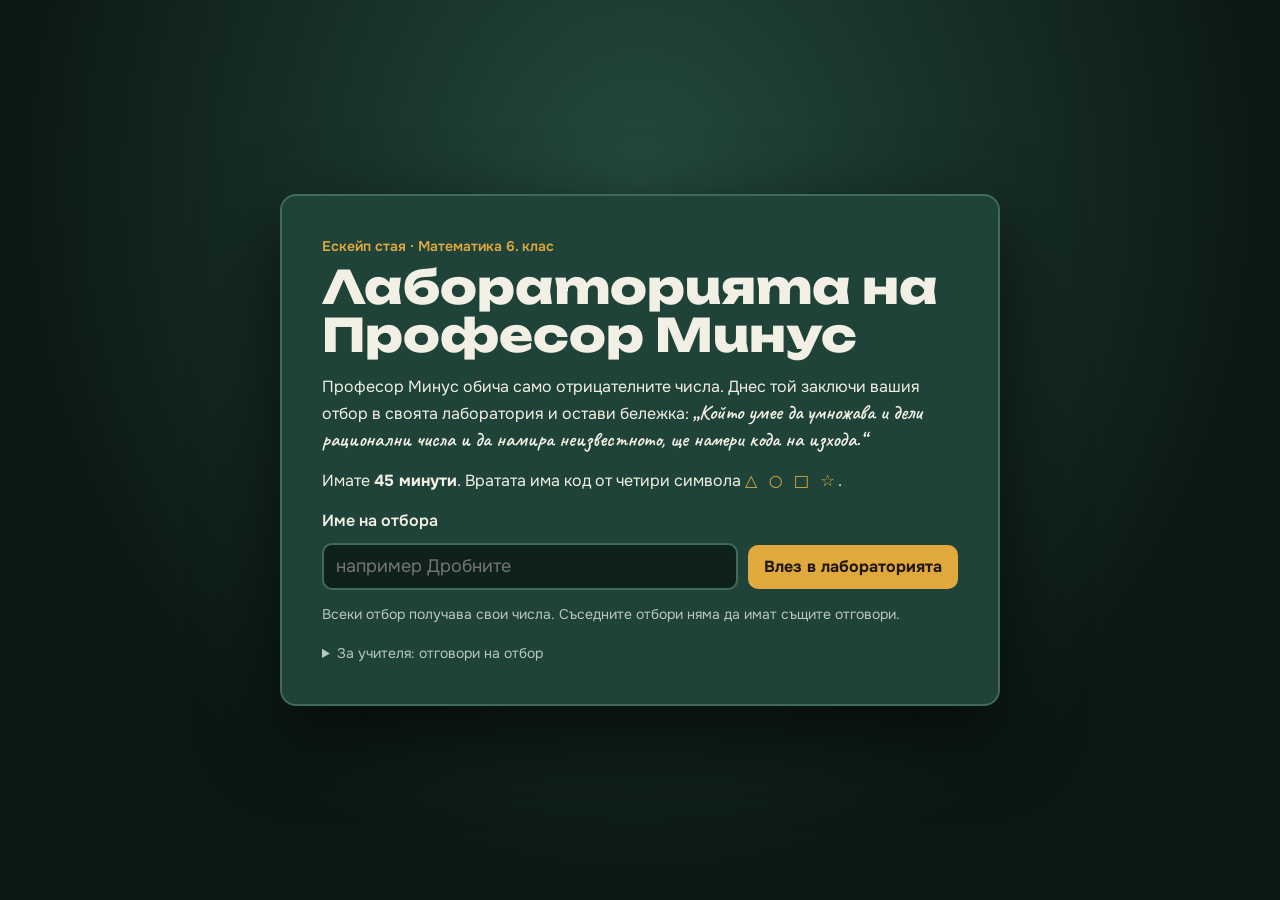
==== index.html @ 1d2e4dc5 "Ескейп стая: Лабораторията на Професор Минус Co-Authored-By: Claude Opus 5.5 <noreply@anthropic.com>" ====
<!DOCTYPE html>
<html lang="bg">
<head>
<meta charset="utf-8">
<meta name="viewport" content="width=device-width, initial-scale=1, viewport-fit=cover">
<meta name="claude:viewport-fit-sides" content="cover">
<title>Лабораторията на Професор Минус</title>
<link rel="preconnect" href="https://fonts.googleapis.com">
<link rel="preconnect" href="https://fonts.gstatic.com" crossorigin>
<link rel="stylesheet" href="https://fonts.googleapis.com/css2?family=Caveat:wght@500;700&family=JetBrains+Mono:wght@500;700&family=Onest:wght@400;500;700&family=Unbounded:wght@600;800&display=swap">
<link rel="stylesheet" href="style.css">
</head>
<body>
<div id="app">
  <header class="hud">
    <h1 class="brand">Лабораторията на Професор&nbsp;Минус</h1>
    <div class="stats">
      <span class="stat" id="hudTeam">Отбор</span>
      <span class="stat timer" id="timer" aria-label="Оставащо време">45:00</span>
      <span class="stat" id="hudHints">Подсказки: 0</span>
      <button class="ghost" id="btnSound" type="button">Звук: вкл.</button>
      <button class="ghost" id="btnRules" type="button">Правила</button>
    </div>
  </header>

  <main class="stage">
    <p class="narr" id="narr" aria-live="polite"></p>
    <div class="scene-wrap">
      <svg id="scene" viewBox="0 0 1000 560" role="img" aria-label="Стаята">
        <defs>
          <linearGradient id="wall1" x1="0" y1="0" x2="0" y2="1"><stop offset="0" stop-color="#1b3a32"/><stop offset="1" stop-color="#122822"/></linearGradient>
          <linearGradient id="wall2" x1="0" y1="0" x2="0" y2="1"><stop offset="0" stop-color="#1f4a45"/><stop offset="1" stop-color="#14302c"/></linearGradient>
          <linearGradient id="floor" x1="0" y1="0" x2="0" y2="1"><stop offset="0" stop-color="#6b4527"/><stop offset="1" stop-color="#3f2814"/></linearGradient>
          <linearGradient id="woodg" x1="0" y1="0" x2="0" y2="1"><stop offset="0" stop-color="#9a663c"/><stop offset="1" stop-color="#6a4325"/></linearGradient>
          <linearGradient id="metal" x1="0" y1="0" x2="1" y2="1"><stop offset="0" stop-color="#8d9a96"/><stop offset="1" stop-color="#55605c"/></linearGradient>
          <radialGradient id="lampGlow" cx=".5" cy=".5" r=".5"><stop offset="0" stop-color="#ffe7a6" stop-opacity=".55"/><stop offset="1" stop-color="#ffe7a6" stop-opacity="0"/></radialGradient>
          <radialGradient id="screenGlow" cx=".5" cy=".5" r=".6"><stop offset="0" stop-color="#7cf0b0"/><stop offset="1" stop-color="#1d6b47"/></radialGradient>
          <pattern id="pm" width="70" height="70" patternUnits="userSpaceOnUse">
            <text x="10" y="28" font-size="22" fill="#e9f2ea" opacity=".06" font-family="Caveat, cursive">+</text>
            <text x="42" y="62" font-size="26" fill="#e9f2ea" opacity=".06" font-family="Caveat, cursive">−</text>
          </pattern>
          <pattern id="tiles" width="50" height="50" patternUnits="userSpaceOnUse">
            <rect width="50" height="50" fill="none" stroke="#e9f2ea" stroke-opacity=".07" stroke-width="2"/>
          </pattern>
          <filter id="soft"><feGaussianBlur stdDeviation="6"/></filter>
        </defs>

        <!-- ============ СТАЯ 1: КАБИНЕТЪТ ============ -->
        <g id="room1">
          <rect width="1000" height="420" fill="url(#wall1)"/>
          <rect width="1000" height="420" fill="url(#pm)"/>
          <rect y="420" width="1000" height="140" fill="url(#floor)"/>
          <g stroke="#2e1c0c" stroke-opacity=".5"><line x1="0" y1="455" x2="1000" y2="455"/><line x1="0" y1="500" x2="1000" y2="500"/><line x1="0" y1="545" x2="1000" y2="545"/></g>
          <rect y="410" width="1000" height="12" fill="#0c1c17"/>
          <!-- лампа от тавана -->
          <line x1="520" y1="0" x2="520" y2="40" stroke="#0b1612" stroke-width="3"/>
          <circle cx="520" cy="80" r="170" fill="url(#lampGlow)"/>
          <path d="M490 40 h60 l18 30 h-96z" fill="#2c4a40"/>

          <g class="hot" data-id="book" tabindex="0" role="button" aria-label="Библиотеката">
            <rect x="40" y="90" width="200" height="322" fill="url(#woodg)" rx="4"/>
            <rect x="52" y="100" width="176" height="302" fill="#3d2614"/>
            <g id="shelves"></g>
            <rect class="glowbook" x="150" y="222" width="22" height="58" rx="2" fill="#e0a93e"/>
            <text x="161" y="258" font-size="18" text-anchor="middle" fill="#3d2614" font-family="Unbounded, sans-serif">÷</text>
          </g>

          <g class="hot" data-id="painting" tabindex="0" role="button" aria-label="Портретът на професора">
            <rect x="290" y="60" width="180" height="200" rx="4" fill="#b98a3e"/>
            <rect x="304" y="74" width="152" height="172" fill="#2b3f5a"/>
            <circle cx="380" cy="150" r="42" fill="#f0c7a0"/>
            <path d="M338 130 q42 -60 84 0 q-6 -40 -42 -44 q-36 4 -42 44z" fill="#e8e8e8"/>
            <circle cx="364" cy="146" r="11" fill="none" stroke="#1b1b1b" stroke-width="3"/><circle cx="396" cy="146" r="11" fill="none" stroke="#1b1b1b" stroke-width="3"/>
            <line x1="375" y1="146" x2="385" y2="146" stroke="#1b1b1b" stroke-width="3"/>
            <rect x="360" y="168" width="40" height="9" rx="4" fill="#e8553f"/>
            <path d="M320 246 q60 -70 120 0z" fill="#f2efe4"/>
            <g id="uvMark" opacity="0"><rect x="304" y="74" width="152" height="172" fill="#6b3dd6" opacity=".35"/><text x="380" y="230" text-anchor="middle" font-size="26" fill="#d9c2ff" font-family="Caveat, cursive">☆ = ?</text></g>
          </g>

          <g class="hot" data-id="clock" tabindex="0" role="button" aria-label="Часовникът">
            <circle cx="620" cy="110" r="38" fill="#f2efe4" stroke="#5a3820" stroke-width="6"/>
            <line id="clockHand" x1="620" y1="110" x2="620" y2="82" stroke="#e8553f" stroke-width="4" stroke-linecap="round"/>
            <line x1="620" y1="110" x2="640" y2="110" stroke="#1b1b1b" stroke-width="4" stroke-linecap="round"/>
            <text x="620" y="96" text-anchor="middle" font-size="11" fill="#1b1b1b" font-family="Onest, sans-serif">−12</text>
          </g>

          <!-- бюро -->
          <rect x="280" y="330" width="380" height="18" fill="#a56d40"/>
          <rect x="295" y="348" width="16" height="72" fill="#5a3820"/><rect x="630" y="348" width="16" height="72" fill="#5a3820"/>
          <g class="hot" data-id="drawer" tabindex="0" role="button" aria-label="Чекмеджето на бюрото">
            <rect x="460" y="348" width="160" height="52" fill="url(#woodg)" stroke="#4a2d17" stroke-width="2"/>
            <rect x="520" y="368" width="40" height="8" rx="4" fill="#e0a93e"/>
            <circle id="drawerLed" cx="606" cy="360" r="5" fill="#e8553f"/>
          </g>
          <g class="hot" data-id="letter" tabindex="0" role="button" aria-label="Писмото на бюрото">
            <path d="M330 330 l12 -22 l86 6 l-8 18z" fill="#f3ecd9"/>
            <path d="M346 314 l70 5" stroke="#8a7d63" stroke-width="2"/><path d="M342 321 l64 4" stroke="#8a7d63" stroke-width="2"/>
            <circle cx="410" cy="325" r="5" fill="#e8553f"/>
          </g>
          <rect x="560" y="290" width="10" height="40" fill="#2c4a40"/><path d="M540 290 h50 l-12 -24 h-26z" fill="#e0a93e"/>

          <g class="hot" data-id="panel" tabindex="0" role="button" aria-label="Електрическото табло">
            <rect x="700" y="150" width="104" height="150" rx="6" fill="url(#metal)" stroke="#2b3330" stroke-width="3"/>
            <rect x="712" y="162" width="80" height="22" rx="3" fill="#1d2523"/>
            <text x="752" y="178" text-anchor="middle" font-size="11" fill="#e0a93e" font-family="JetBrains Mono, monospace">± ТАБЛО</text>
            <g id="panelLeds"></g>
            <path d="M752 300 v40 q0 20 -40 30 h-90" fill="none" stroke="#111" stroke-width="4"/>
          </g>

          <g class="hot" data-id="door1" tabindex="0" role="button" aria-label="Вратата към лабораторията">
            <rect x="840" y="108" width="132" height="304" fill="#5a3820"/>
            <rect x="850" y="118" width="112" height="294" fill="url(#woodg)"/>
            <rect x="856" y="134" width="100" height="28" rx="3" fill="#f2efe4"/>
            <text x="906" y="152" text-anchor="middle" font-size="9.5" fill="#16302a" font-family="Unbounded, sans-serif">ЛАБОРАТОРИЯ</text>
            <circle cx="948" cy="270" r="7" fill="#e0a93e"/>
            <g id="padlock"><path d="M926 282 v-10 a10 10 0 0 1 20 0 v10" fill="none" stroke="#c9ccc9" stroke-width="5"/><rect x="920" y="282" width="32" height="26" rx="4" fill="#e8553f"/><text x="936" y="300" text-anchor="middle" font-size="14" fill="#fff" font-family="Unbounded, sans-serif">−</text></g>
          </g>
        </g>

        <!-- ============ СТАЯ 2: ЛАБОРАТОРИЯТА ============ -->
        <g id="room2" hidden>
          <rect width="1000" height="420" fill="url(#wall2)"/>
          <rect width="1000" height="420" fill="url(#tiles)"/>
          <rect y="420" width="1000" height="140" fill="#22312e"/>
          <g fill="#1a2725"><rect x="0" y="420" width="60" height="35"/><rect x="120" y="420" width="60" height="35"/><rect x="240" y="420" width="60" height="35"/><rect x="360" y="420" width="60" height="35"/><rect x="480" y="420" width="60" height="35"/><rect x="600" y="420" width="60" height="35"/><rect x="720" y="420" width="60" height="35"/><rect x="840" y="420" width="60" height="35"/><rect x="960" y="420" width="40" height="35"/></g>
          <rect y="410" width="1000" height="12" fill="#0c1c17"/>

          <g class="hot" data-id="back" tabindex="0" role="button" aria-label="Обратно към кабинета">
            <rect x="24" y="130" width="110" height="282" fill="#5a3820"/>
            <rect x="32" y="138" width="94" height="274" fill="url(#woodg)"/>
            <text x="79" y="180" text-anchor="middle" font-size="12" fill="#f2efe4" font-family="Unbounded, sans-serif">← КАБИНЕТ</text>
            <circle cx="114" cy="280" r="6" fill="#e0a93e"/>
          </g>

          <g class="hot" data-id="computer" tabindex="0" role="button" aria-label="Компютърът">
            <rect x="160" y="330" width="210" height="16" fill="#a56d40"/>
            <rect x="172" y="346" width="12" height="66" fill="#5a3820"/><rect x="346" y="346" width="12" height="66" fill="#5a3820"/>
            <rect x="185" y="196" width="160" height="124" rx="10" fill="#cfcabb"/>
            <rect x="198" y="208" width="134" height="92" rx="6" fill="url(#screenGlow)"/>
            <text id="pcText" x="265" y="258" text-anchor="middle" font-size="12" fill="#0d2a1b" font-family="JetBrains Mono, monospace">ПАРОЛА?</text>
            <rect x="250" y="320" width="30" height="10" fill="#a9a493"/>
          </g>

          <g class="hot" data-id="board" tabindex="0" role="button" aria-label="Черната дъска">
            <rect x="400" y="54" width="300" height="180" rx="4" fill="#8b5a34"/>
            <rect x="410" y="64" width="280" height="160" fill="#203a33"/>
            <text x="550" y="98" text-anchor="middle" font-size="24" fill="#f2efe4" font-family="Caveat, cursive">a · x = b  →  x = b : a</text>
            <text x="550" y="134" text-anchor="middle" font-size="24" fill="#f2efe4" font-family="Caveat, cursive">x : a = b  →  x = b · a</text>
            <text x="550" y="170" text-anchor="middle" font-size="24" fill="#f2efe4" font-family="Caveat, cursive">a : x = b  →  x = a : b</text>
            <text x="550" y="208" text-anchor="middle" font-size="20" fill="#e0a93e" font-family="Caveat, cursive">(−)·(−) = (+)   (−)·(+) = (−)</text>
          </g>

          <g class="hot" data-id="flasks" tabindex="0" role="button" aria-label="Колбите на масата">
            <rect x="390" y="330" width="300" height="16" fill="#cfd8d4"/>
            <rect x="404" y="346" width="12" height="66" fill="#7d8985"/><rect x="664" y="346" width="12" height="66" fill="#7d8985"/>
            <g id="flaskArt"></g>
          </g>

          <g class="hot" data-id="cabinet" tabindex="0" role="button" aria-label="Стъкленият шкаф">
            <rect x="716" y="150" width="104" height="262" rx="4" fill="#5c6e69"/>
            <rect x="726" y="160" width="40" height="242" fill="#9fd4cf" opacity=".25"/><rect x="770" y="160" width="40" height="242" fill="#9fd4cf" opacity=".25"/>
            <line x1="726" y1="240" x2="810" y2="240" stroke="#3b4a46" stroke-width="4"/><line x1="726" y1="320" x2="810" y2="320" stroke="#3b4a46" stroke-width="4"/>
            <g id="torchArt"><rect x="740" y="210" width="44" height="14" rx="5" fill="#2b2b2b"/><rect x="784" y="206" width="10" height="22" rx="3" fill="#b48cff"/></g>
            <rect x="752" y="282" width="20" height="26" rx="3" fill="#e8553f" id="cabLock"/>
            <path d="M740 300 h44" stroke="#9fd4cf" stroke-opacity=".35"/>
          </g>

          <g class="hot" data-id="exit" tabindex="0" role="button" aria-label="Изходът">
            <rect x="846" y="84" width="130" height="26" rx="4" fill="#0e1f1a"/>
            <text id="exitSign" x="911" y="103" text-anchor="middle" font-size="14" fill="#3b5a50" font-family="Unbounded, sans-serif">ИЗХОД</text>
            <rect x="846" y="116" width="130" height="296" fill="url(#metal)"/>
            <rect x="858" y="128" width="106" height="272" fill="#6e7b77"/>
            <rect x="932" y="240" width="24" height="36" rx="3" fill="#1d2523"/>
            <g id="keyLeds"><circle cx="944" cy="250" r="3" fill="#3b5a50"/><circle cx="944" cy="262" r="3" fill="#3b5a50"/></g>
            <path d="M872 150 l20 20 m0 -20 l-20 20" stroke="#e8553f" stroke-width="4"/>
          </g>
        </g>
      </svg>
    </div>
    <nav class="objects" id="objList" aria-label="Предметите в стаята"></nav>
  </main>

  <footer class="inv">
    <span class="inv-label">Инвентар</span>
    <div class="inv-slots" id="inv"></div>
    <span class="inv-tip" id="invTip">Кликни предмет, за да го вземеш в ръка, после кликни там, където искаш да го използваш.</span>
  </footer>
</div>

<div class="modal" id="modal" hidden>
  <div class="sheet" role="dialog" aria-modal="true" aria-labelledby="mTitle">
    <button class="close" id="mClose" type="button" aria-label="Затвори">×</button>
    <h2 id="mTitle"></h2>
    <div id="mBody"></div>
    <div class="hintbar" id="mHints"></div>
  </div>
</div>

<div class="overlay" id="start">
  <div class="card intro">
    <p class="kicker">Ескейп стая · Математика 6. клас</p>
    <h2 class="big">Лабораторията на Професор&nbsp;Минус</h2>
    <p>Професор Минус обича само отрицателните числа. Днес той заключи вашия отбор в своята лаборатория и остави бележка: <span class="hand">„Който умее да умножава и дели рационални числа и да намира неизвестното, ще намери кода на изхода.“</span></p>
    <p>Имате <b>45 минути</b>. Вратата има код от четири символа <b class="syms">△ ○ □ ☆</b>.</p>
    <form id="startForm" class="row">
      <label for="teamName">Име на отбора</label>
      <input id="teamName" maxlength="24" autocomplete="off" placeholder="например Дробните">
      <button class="primary" type="submit">Влез в лабораторията</button>
    </form>
    <div id="resumeBox" hidden><button class="ghost" id="btnResume" type="button"></button></div>
    <p class="small">Всеки отбор получава свои числа. Съседните отбори няма да имат същите отговори.</p>
    <details class="teacher"><summary>За учителя: отговори на отбор</summary>
      <form id="keyForm" class="row">
        <input id="keyPin" placeholder="ПИН" inputmode="numeric" maxlength="6" aria-label="ПИН">
        <input id="keyTeam" placeholder="Име на отбора" maxlength="24" aria-label="Име на отбора">
        <button class="ghost" type="submit">Покажи</button>
      </form>
      <div id="keyOut"></div>
    </details>
  </div>
</div>

<div class="overlay" id="win" hidden>
  <div class="card win">
    <p class="kicker">Вратата се отвори</p>
    <h2 class="big">Избягахте!</h2>
    <div id="winStats"></div>
    <p class="hand" id="winNote"></p>
    <button class="primary" id="btnAgain" type="button">Нова игра</button>
  </div>
</div>

<script src="gen.js"></script>
<script src="game.js"></script>
<script src="puzzles.js"></script>
</body>
</html>
---- style.css ----
/* VOICE: игрива загадка с напрежение — нощ в кабинета на ексцентричен математик
   IDEA: училищна черна дъска и лабораторни уреди; всяка задача е уред от стаята
   PICTURE: илюстрирана сцена на стаята с предмети, които се кликат
   COLOUR+TYPE: зелена дъска, тебешир, дърво, месинг, сигнално червено за минуса · Unbounded / Onest / Caveat / JetBrains Mono
   LAYOUT: табло отгоре, сцената в центъра, инвентар отдолу, задачите — в листове над сцената */
:root {
  --board: #16302a; --board-2: #1f4339; --board-3: #2a5749; --line: #3d6b5c;
  --chalk: #f2efe4; --chalk-dim: #b9c7bd;
  --wood: #8b5a34; --wood-d: #5a3820;
  --brass: #e0a93e; --minus: #e8553f; --ok: #7bd88f; --uv: #b48cff;
  --paper: #f3ecd9; --paper-ink: #26302b;
  --f-disp: 'Unbounded', 'Arial Black', sans-serif;
  --f-body: 'Onest', 'Segoe UI', system-ui, sans-serif;
  --f-hand: 'Caveat', 'Comic Sans MS', cursive;
  --f-mono: 'JetBrains Mono', Consolas, monospace;
  color-scheme: dark;
}
* { box-sizing: border-box; min-width: 0; }
[hidden] { display: none !important; }
html, body { height: 100%; }
body { margin: 0; background: var(--board); color: var(--chalk); font: 16px/1.5 var(--f-body); overflow-x: clip;
  padding-top: env(safe-area-inset-top, 0px); padding-bottom: env(safe-area-inset-bottom, 0px); }
button, input { font: inherit; }
:focus-visible { outline: 3px solid var(--brass); outline-offset: 2px; }

#app { min-height: 100%; display: grid; grid-template-rows: auto 1fr auto; max-width: 1240px; margin: 0 auto;
  padding-left: max(16px, env(safe-area-inset-left, 0px)); padding-right: max(16px, env(safe-area-inset-right, 0px)); }

.hud { display: flex; flex-wrap: wrap; align-items: center; justify-content: space-between; gap: 10px 20px; padding-block: 14px 10px; }
.brand { font: 800 clamp(15px, 2.2vw, 22px)/1.1 var(--f-disp); margin: 0; letter-spacing: -.01em; text-wrap: balance; }
.stats { display: flex; flex-wrap: wrap; gap: 8px; align-items: center; }
.stat { background: var(--board-2); border: 1px solid var(--line); border-radius: 8px; padding: 6px 10px; font-size: 14px; white-space: nowrap; }
.timer { font: 700 18px/1 var(--f-mono); color: var(--brass); font-variant-numeric: tabular-nums; padding: 7px 12px; }
.timer.low { color: var(--minus); animation: pulse 1s infinite; }
.timer.over { color: var(--minus); }
@keyframes pulse { 50% { opacity: .55; } }

.stage { display: grid; gap: 10px; align-content: start; }
.narr { margin: 0; min-height: 3em; padding: 10px 14px; background: #0f231e; border-left: 4px solid var(--brass); border-radius: 4px;
  font: 500 17px/1.4 var(--f-body); }
.narr.pop { animation: pop .5s; }
@keyframes pop { from { background: #2c4a3f; } }
.scene-wrap { border-radius: 10px; overflow: hidden; border: 3px solid #0b1813; box-shadow: 0 18px 40px #0008; background: #0b1813; }
#scene { display: block; width: 100%; height: auto; }
.hot { cursor: pointer; transition: filter .2s; outline: none; }
.hot:hover, .hot:focus-visible { filter: drop-shadow(0 0 8px #ffe39a) brightness(1.12); }
.hot.used { cursor: crosshair; }
.glowbook { animation: glow 2.4s ease-in-out infinite; }
@keyframes glow { 50% { fill: #ffd57a; } }

.objects { display: flex; flex-wrap: wrap; gap: 6px; }
.objects button { background: transparent; color: var(--chalk-dim); border: 1px dashed var(--line); border-radius: 999px; padding: 6px 12px; font-size: 14px; cursor: pointer; min-height: 36px; }
.objects button:hover { color: var(--chalk); border-color: var(--brass); }

.inv { display: flex; flex-wrap: wrap; align-items: center; gap: 8px 14px; padding-block: 12px 16px; }
.inv-label { font: 600 13px var(--f-disp); color: var(--chalk-dim); }
.inv-slots { display: flex; flex-wrap: wrap; gap: 8px; }
.inv-tip { font-size: 13px; color: var(--chalk-dim); flex: 1 1 240px; }
.item { display: flex; align-items: center; gap: 8px; background: var(--board-2); border: 2px solid var(--line); border-radius: 10px; padding: 6px 10px 6px 6px;
  color: var(--chalk); cursor: pointer; min-height: 44px; animation: drop .5s; }
.item svg { width: 30px; height: 30px; flex: none; }
.item.sel { border-color: var(--brass); background: #3a3a1f; box-shadow: 0 0 0 3px #e0a93e44; }
.item .cap { font-size: 13px; line-height: 1.15; text-align: left; }
@keyframes drop { from { transform: translateY(-14px) scale(1.15); opacity: 0; } }

/* Листове със задачите */
.modal { position: fixed; inset: 0; background: #050d0bcc; display: grid; place-items: center; z-index: 50; padding: 16px;
  padding-top: calc(16px + env(safe-area-inset-top, 0px)); padding-bottom: calc(16px + env(safe-area-inset-bottom, 0px)); }
.sheet { position: relative; width: min(860px, 100%); max-height: 100%; overflow: auto; background: var(--board-2); border: 2px solid var(--line);
  border-radius: 14px; padding: clamp(18px, 3vw, 30px); box-shadow: 0 30px 80px #000a; animation: rise .25s ease-out; }
.sheet.paper { background: var(--paper); color: var(--paper-ink); border-color: #c9b98f; }
.sheet.term { background: #07140e; border-color: #1f6b47; color: #9ff0c4; font-family: var(--f-mono); }
.sheet.uvl { background: #1d1238; border-color: #6b3dd6; color: #ece4ff; }
.uvtext { font: 700 clamp(24px, 4vw, 36px)/1.3 var(--f-hand); color: #d9c2ff; text-shadow: 0 0 14px #b48cff; margin: 14px 0; }
.uvtext .fr { font-family: var(--f-mono); font-size: .6em; }
@keyframes rise { from { transform: translateY(16px); opacity: 0; } }
.sheet h2 { font: 800 clamp(20px, 3vw, 28px)/1.1 var(--f-disp); margin: 0 40px 12px 0; text-wrap: balance; }
.sheet p { margin: 0 0 12px; max-width: 68ch; }
.close { position: absolute; top: 10px; right: 10px; width: 44px; height: 44px; border-radius: 50%; border: 0; background: #0003; color: inherit; font-size: 26px; cursor: pointer; }
.hand { font: 600 1.3em/1.25 var(--f-hand); }
.paper .hand { color: #1f3a5a; }

.primary, .ghost, .key, .sign { cursor: pointer; border-radius: 10px; min-height: 44px; padding: 8px 16px; }
.primary { background: var(--brass); color: #22180a; border: 0; font-weight: 700; }
.primary:hover { filter: brightness(1.08); }
.primary:disabled { opacity: .5; cursor: wait; }
.ghost { background: transparent; color: inherit; border: 1px solid currentColor; opacity: .9; }
input.ans, .row input { background: #0e211c; color: var(--chalk); border: 2px solid var(--line); border-radius: 10px; padding: 8px 12px; min-height: 44px; font-size: 18px; }
.paper input.ans { background: #fffaf0; color: var(--paper-ink); border-color: #b9a77a; }
input.ans { width: 9em; font-weight: 600; }
input.ok { border-color: var(--ok); }
.row { display: flex; flex-wrap: wrap; gap: 10px; align-items: center; margin: 12px 0; }
.fb { min-height: 1.6em; font-weight: 600; margin: 8px 0 0; }
.fb.bad { color: var(--minus); } .fb.good { color: var(--ok); }
.paper .fb.good { color: #1d7a3a; } .paper .fb.bad { color: #b3321f; }
.shake { animation: shake .4s; }
@keyframes shake { 25% { transform: translateX(-6px); } 75% { transform: translateX(6px); } }

.math { font: 600 21px/1.3 var(--f-body); font-variant-numeric: tabular-nums; white-space: nowrap; }
.fr { display: inline-flex; flex-direction: column; vertical-align: middle; text-align: center; font-size: .82em; line-height: 1.05; margin: 0 2px; }
.fr > span:first-child { border-bottom: 2px solid currentColor; padding: 0 2px; }

/* Табло */
.lamps { display: grid; gap: 8px; margin: 10px 0; }
.lamp { display: grid; grid-template-columns: 28px minmax(0, 1fr) 64px; gap: 12px; align-items: center; background: #13302a; border-radius: 10px; padding: 8px 12px; }
.lamp .math { overflow-x: auto; font-size: 18px; }
.bulb { width: 24px; height: 24px; border-radius: 50%; background: #39443f; box-shadow: inset 0 -4px 0 #0004; }
.bulb.on { background: var(--ok); box-shadow: 0 0 14px var(--ok); }
.sign { background: #0e211c; color: var(--brass); border: 2px solid var(--line); font: 800 22px/1 var(--f-mono); }

/* Шифър */
.cgrid { display: grid; grid-template-columns: repeat(auto-fill, minmax(210px, 1fr)); gap: 10px; margin: 10px 0 16px; }
.cbox { background: #fffaf0; border: 1px solid #d8c9a3; border-radius: 10px; padding: 10px; display: grid; gap: 8px; justify-items: start; }
.cbox .math { font-size: 17px; white-space: normal; }
.cbox input { width: 56px; text-align: center; text-transform: uppercase; font: 700 22px var(--f-mono); }
.ctable { display: grid; grid-template-columns: repeat(auto-fill, minmax(52px, 1fr)); gap: 4px; }
.ctable div { border: 1px solid #c9b98f; border-radius: 6px; text-align: center; padding: 4px 0; background: #fbf5e6; }
.ctable b { display: block; font: 700 14px var(--f-mono); color: #6b4a1a; }
.ctable span { font: 700 18px var(--f-disp); }

/* Машината */
.pipe { display: flex; flex-wrap: wrap; align-items: center; gap: 8px; margin: 14px 0; }
.node { border: 2px solid #1f6b47; border-radius: 10px; padding: 8px 12px; min-width: 70px; text-align: center; background: #0b2016; }
.node small { display: block; font-size: 11px; color: #5fbf8d; }
.node b { font-size: 18px; }
.node.opn { background: #123826; color: #e0f7ea; }
.node.lit { border-color: #9ff0c4; box-shadow: 0 0 12px #9ff0c4aa; }
.arrow { color: #5fbf8d; }
.term .primary { background: #9ff0c4; color: #062012; }
.term input.ans { background: #020a06; color: #9ff0c4; border-color: #1f6b47; }

/* Колби */
.fgrid { display: grid; grid-template-columns: repeat(auto-fit, minmax(190px, 1fr)); gap: 12px; margin: 10px 0; }
.fcard { background: #13302a; border-radius: 12px; padding: 12px; display: grid; gap: 8px; justify-items: center; text-align: center; }
.fcard small { color: var(--chalk-dim); }
.fcard svg { width: 60px; height: 76px; }
.fcard .math { font-size: 17px; white-space: normal; }
.fcard input { width: 100%; }

/* Кабели */
.wires { position: relative; display: grid; grid-template-columns: minmax(0, 1fr) minmax(0, 1fr); gap: 10px 22%; margin: 12px 0; }
.wires svg { position: absolute; inset: 0; width: 100%; height: 100%; pointer-events: none; overflow: visible; }
.wcol { display: grid; gap: 10px; align-content: start; }
.wbtn { background: #0e211c; color: var(--chalk); border: 2px solid var(--line); border-radius: 10px; min-height: 52px; padding: 6px 10px; cursor: pointer; font: 600 17px/1.2 var(--f-body); font-variant-numeric: tabular-nums; position: relative; z-index: 1; }
.wbtn.sel { border-color: var(--brass); box-shadow: 0 0 0 3px #e0a93e55; }
.wbtn.on { border-style: solid; }

/* Клавиатура */
.keypad { display: grid; grid-template-columns: repeat(3, 64px); gap: 8px; justify-content: center; margin: 10px 0; }
.key { background: #0e211c; color: var(--chalk); border: 2px solid var(--line); font: 700 22px var(--f-mono); min-height: 56px; }
.slots { display: flex; gap: 10px; justify-content: center; margin: 8px 0; }
.slot { width: 58px; text-align: center; background: #0b1813; border: 2px solid var(--line); border-radius: 10px; padding: 6px 0; }
.slot small { display: block; color: var(--brass); font-size: 18px; }
.slot b { font: 700 26px var(--f-mono); min-height: 1.2em; display: block; }

.hintbar { display: flex; flex-wrap: wrap; gap: 8px; align-items: flex-start; margin-top: 18px; padding-top: 14px; border-top: 1px dashed currentColor; }
.hintbar .ghost { font-size: 14px; min-height: 40px; }
.hint { flex: 1 1 100%; background: #e0a93e22; border-radius: 8px; padding: 8px 12px; margin: 0; }
.paper .hint { background: #e0a93e33; }

/* Начален и финален екран */
.overlay { position: fixed; inset: 0; z-index: 80; overflow: auto; display: grid; place-items: center; padding: 20px 16px;
  background: radial-gradient(ellipse at 50% 20%, #24493e, #0b1813 70%); }
.card { width: min(720px, 100%); background: var(--board-2); border: 2px solid var(--line); border-radius: 16px; padding: clamp(22px, 4vw, 40px); box-shadow: 0 30px 80px #000a; }
.kicker { margin: 0 0 6px; color: var(--brass); font-weight: 600; font-size: 14px; }
.big { font: 800 clamp(28px, 5vw, 46px)/1.05 var(--f-disp); margin: 0 0 16px; text-wrap: balance; }
.syms { letter-spacing: .2em; color: var(--brass); }
.small { font-size: 14px; color: var(--chalk-dim); }
.intro .row label { flex: 1 1 100%; font-weight: 600; }
.intro .row input { flex: 1 1 220px; }
.teacher { margin-top: 18px; font-size: 14px; color: var(--chalk-dim); }
.teacher summary { cursor: pointer; }
.keytab { width: 100%; border-collapse: collapse; margin-top: 10px; font-size: 14px; color: var(--chalk); }
.keytab td { border-top: 1px solid var(--line); padding: 6px 4px; vertical-align: top; }
.keytab td:first-child { color: var(--brass); white-space: nowrap; padding-right: 12px; }
.winstat { display: grid; grid-template-columns: repeat(auto-fit, minmax(140px, 1fr)); gap: 10px; margin: 10px 0 18px; }
.winstat div { background: #13302a; border-radius: 10px; padding: 12px; }
.winstat b { display: block; font: 800 24px var(--f-disp); color: var(--brass); }
.stars { font-size: 40px; color: var(--brass); letter-spacing: .1em; }

@media (max-width: 600px) {
  .brand { flex: 1 1 100%; }
  .narr { font-size: 15px; }
  .math { font-size: 16px; }
  .lamp { grid-template-columns: 22px minmax(0, 1fr) 54px; gap: 8px; padding: 8px; }
  .wires { gap: 10px 14%; }
  .wbtn { font-size: 14px; }
  .inv-tip { display: none; }
}
@media (prefers-reduced-motion: reduce) { *, *::before, *::after { animation: none !important; transition: none !important; } }
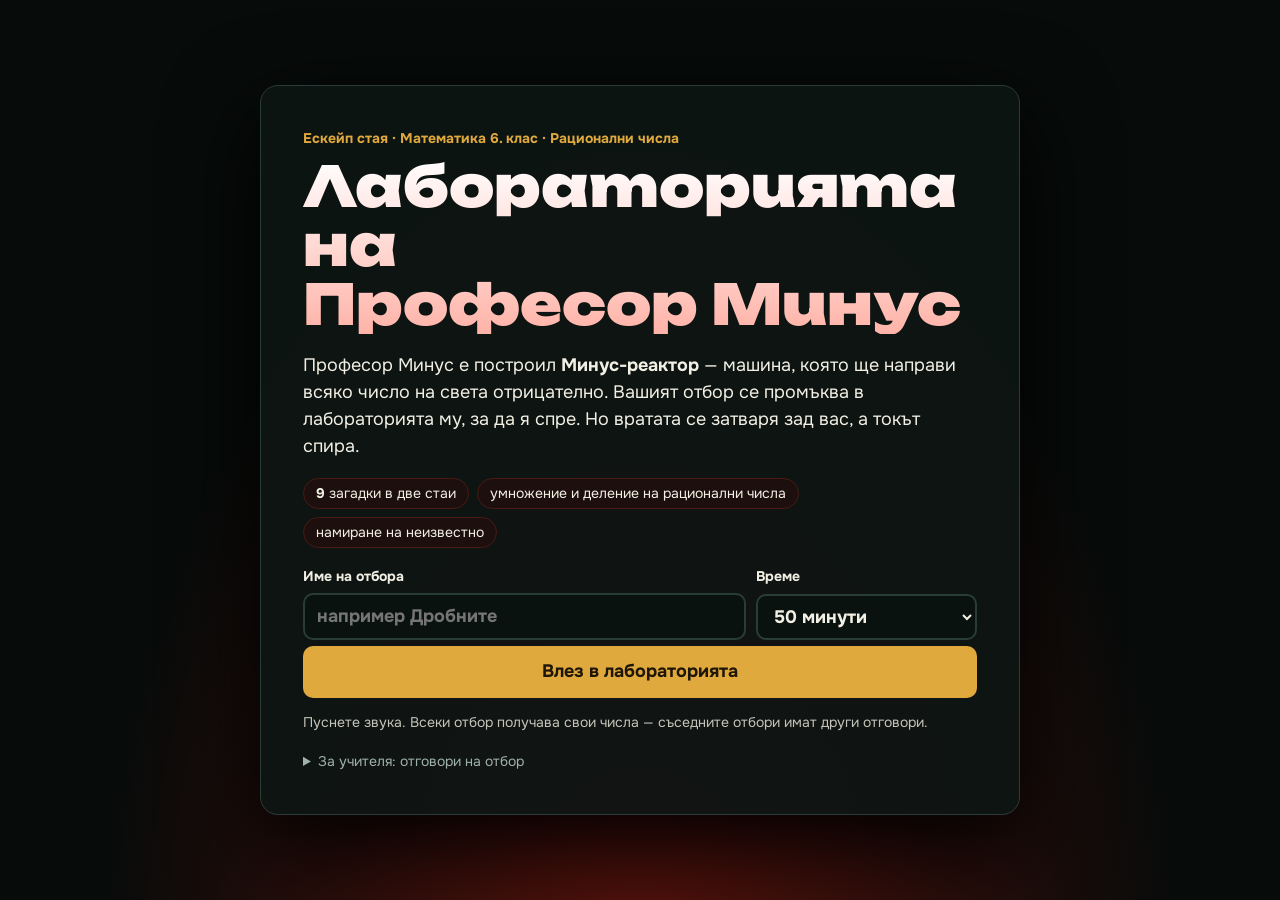
==== commit 9a462499: "Нова версия: тъмна стая с фенерче, реактор, 9 по-трудни загадки Две стаи в перспектива със звук, час" ====
--- a/index.html
+++ b/index.html
@@ -3,187 +3,43 @@
 <head>
 <meta charset="utf-8">
 <meta name="viewport" content="width=device-width, initial-scale=1, viewport-fit=cover">
-<meta name="claude:viewport-fit-sides" content="cover">
 <title>Лабораторията на Професор Минус</title>
+<meta name="description" content="Ескейп стая по математика за 6. клас: умножение и деление на рационални числа и намиране на неизвестно.">
 <link rel="preconnect" href="https://fonts.googleapis.com">
 <link rel="preconnect" href="https://fonts.gstatic.com" crossorigin>
-<link rel="stylesheet" href="https://fonts.googleapis.com/css2?family=Caveat:wght@500;700&family=JetBrains+Mono:wght@500;700&family=Onest:wght@400;500;700&family=Unbounded:wght@600;800&display=swap">
+<link rel="stylesheet" href="https://fonts.googleapis.com/css2?family=Caveat:wght@500;700&family=JetBrains+Mono:wght@400;700&family=Onest:wght@400;500;700;800&family=Unbounded:wght@500;800;900&display=swap">
 <link rel="stylesheet" href="style.css">
 </head>
 <body>
 <div id="app">
   <header class="hud">
-    <h1 class="brand">Лабораторията на Професор&nbsp;Минус</h1>
-    <div class="stats">
-      <span class="stat" id="hudTeam">Отбор</span>
-      <span class="stat timer" id="timer" aria-label="Оставащо време">45:00</span>
-      <span class="stat" id="hudHints">Подсказки: 0</span>
-      <button class="ghost" id="btnSound" type="button">Звук: вкл.</button>
-      <button class="ghost" id="btnRules" type="button">Правила</button>
+    <div class="brand"><span class="logo" aria-hidden="true">−</span><span>Лабораторията на Професор&nbsp;Минус</span></div>
+    <div class="hud-r">
+      <span class="chip" id="hudTeam">Отбор</span>
+      <div class="timer" aria-label="Оставащо време до включването на реактора"><small>Реакторът се включва след</small><div class="seg" id="timer"></div></div>
+      <span class="chip" id="hudHints">Подсказки: 0</span>
+      <button class="chip btn" id="btnSound" type="button">Звук: вкл.</button>
+      <button class="chip btn" id="btnRules" type="button">Как се играе</button>
     </div>
   </header>
 
   <main class="stage">
+    <div class="viewport" id="viewport">
+      <svg id="scene" viewBox="0 0 1200 675" role="img" aria-label="Стаята"></svg>
+      <canvas id="fx" aria-hidden="true"></canvas>
+      <div id="dark" aria-hidden="true"></div>
+      <i class="glowdot" style="left:5.4%;top:47.8%" aria-hidden="true"></i>
+      <i class="glowdot slow" style="left:85.8%;top:46.3%" aria-hidden="true"></i>
+      <div id="flash" aria-hidden="true"></div>
+      <div class="roomtag" id="roomTag"></div>
+    </div>
     <p class="narr" id="narr" aria-live="polite"></p>
-    <div class="scene-wrap">
-      <svg id="scene" viewBox="0 0 1000 560" role="img" aria-label="Стаята">
-        <defs>
-          <linearGradient id="wall1" x1="0" y1="0" x2="0" y2="1"><stop offset="0" stop-color="#1b3a32"/><stop offset="1" stop-color="#122822"/></linearGradient>
-          <linearGradient id="wall2" x1="0" y1="0" x2="0" y2="1"><stop offset="0" stop-color="#1f4a45"/><stop offset="1" stop-color="#14302c"/></linearGradient>
-          <linearGradient id="floor" x1="0" y1="0" x2="0" y2="1"><stop offset="0" stop-color="#6b4527"/><stop offset="1" stop-color="#3f2814"/></linearGradient>
-          <linearGradient id="woodg" x1="0" y1="0" x2="0" y2="1"><stop offset="0" stop-color="#9a663c"/><stop offset="1" stop-color="#6a4325"/></linearGradient>
-          <linearGradient id="metal" x1="0" y1="0" x2="1" y2="1"><stop offset="0" stop-color="#8d9a96"/><stop offset="1" stop-color="#55605c"/></linearGradient>
-          <radialGradient id="lampGlow" cx=".5" cy=".5" r=".5"><stop offset="0" stop-color="#ffe7a6" stop-opacity=".55"/><stop offset="1" stop-color="#ffe7a6" stop-opacity="0"/></radialGradient>
-          <radialGradient id="screenGlow" cx=".5" cy=".5" r=".6"><stop offset="0" stop-color="#7cf0b0"/><stop offset="1" stop-color="#1d6b47"/></radialGradient>
-          <pattern id="pm" width="70" height="70" patternUnits="userSpaceOnUse">
-            <text x="10" y="28" font-size="22" fill="#e9f2ea" opacity=".06" font-family="Caveat, cursive">+</text>
-            <text x="42" y="62" font-size="26" fill="#e9f2ea" opacity=".06" font-family="Caveat, cursive">−</text>
-          </pattern>
-          <pattern id="tiles" width="50" height="50" patternUnits="userSpaceOnUse">
-            <rect width="50" height="50" fill="none" stroke="#e9f2ea" stroke-opacity=".07" stroke-width="2"/>
-          </pattern>
-          <filter id="soft"><feGaussianBlur stdDeviation="6"/></filter>
-        </defs>
-
-        <!-- ============ СТАЯ 1: КАБИНЕТЪТ ============ -->
-        <g id="room1">
-          <rect width="1000" height="420" fill="url(#wall1)"/>
-          <rect width="1000" height="420" fill="url(#pm)"/>
-          <rect y="420" width="1000" height="140" fill="url(#floor)"/>
-          <g stroke="#2e1c0c" stroke-opacity=".5"><line x1="0" y1="455" x2="1000" y2="455"/><line x1="0" y1="500" x2="1000" y2="500"/><line x1="0" y1="545" x2="1000" y2="545"/></g>
-          <rect y="410" width="1000" height="12" fill="#0c1c17"/>
-          <!-- лампа от тавана -->
-          <line x1="520" y1="0" x2="520" y2="40" stroke="#0b1612" stroke-width="3"/>
-          <circle cx="520" cy="80" r="170" fill="url(#lampGlow)"/>
-          <path d="M490 40 h60 l18 30 h-96z" fill="#2c4a40"/>
-
-          <g class="hot" data-id="book" tabindex="0" role="button" aria-label="Библиотеката">
-            <rect x="40" y="90" width="200" height="322" fill="url(#woodg)" rx="4"/>
-            <rect x="52" y="100" width="176" height="302" fill="#3d2614"/>
-            <g id="shelves"></g>
-            <rect class="glowbook" x="150" y="222" width="22" height="58" rx="2" fill="#e0a93e"/>
-            <text x="161" y="258" font-size="18" text-anchor="middle" fill="#3d2614" font-family="Unbounded, sans-serif">÷</text>
-          </g>
-
-          <g class="hot" data-id="painting" tabindex="0" role="button" aria-label="Портретът на професора">
-            <rect x="290" y="60" width="180" height="200" rx="4" fill="#b98a3e"/>
-            <rect x="304" y="74" width="152" height="172" fill="#2b3f5a"/>
-            <circle cx="380" cy="150" r="42" fill="#f0c7a0"/>
-            <path d="M338 130 q42 -60 84 0 q-6 -40 -42 -44 q-36 4 -42 44z" fill="#e8e8e8"/>
-            <circle cx="364" cy="146" r="11" fill="none" stroke="#1b1b1b" stroke-width="3"/><circle cx="396" cy="146" r="11" fill="none" stroke="#1b1b1b" stroke-width="3"/>
-            <line x1="375" y1="146" x2="385" y2="146" stroke="#1b1b1b" stroke-width="3"/>
-            <rect x="360" y="168" width="40" height="9" rx="4" fill="#e8553f"/>
-            <path d="M320 246 q60 -70 120 0z" fill="#f2efe4"/>
-            <g id="uvMark" opacity="0"><rect x="304" y="74" width="152" height="172" fill="#6b3dd6" opacity=".35"/><text x="380" y="230" text-anchor="middle" font-size="26" fill="#d9c2ff" font-family="Caveat, cursive">☆ = ?</text></g>
-          </g>
-
-          <g class="hot" data-id="clock" tabindex="0" role="button" aria-label="Часовникът">
-            <circle cx="620" cy="110" r="38" fill="#f2efe4" stroke="#5a3820" stroke-width="6"/>
-            <line id="clockHand" x1="620" y1="110" x2="620" y2="82" stroke="#e8553f" stroke-width="4" stroke-linecap="round"/>
-            <line x1="620" y1="110" x2="640" y2="110" stroke="#1b1b1b" stroke-width="4" stroke-linecap="round"/>
-            <text x="620" y="96" text-anchor="middle" font-size="11" fill="#1b1b1b" font-family="Onest, sans-serif">−12</text>
-          </g>
-
-          <!-- бюро -->
-          <rect x="280" y="330" width="380" height="18" fill="#a56d40"/>
-          <rect x="295" y="348" width="16" height="72" fill="#5a3820"/><rect x="630" y="348" width="16" height="72" fill="#5a3820"/>
-          <g class="hot" data-id="drawer" tabindex="0" role="button" aria-label="Чекмеджето на бюрото">
-            <rect x="460" y="348" width="160" height="52" fill="url(#woodg)" stroke="#4a2d17" stroke-width="2"/>
-            <rect x="520" y="368" width="40" height="8" rx="4" fill="#e0a93e"/>
-            <circle id="drawerLed" cx="606" cy="360" r="5" fill="#e8553f"/>
-          </g>
-          <g class="hot" data-id="letter" tabindex="0" role="button" aria-label="Писмото на бюрото">
-            <path d="M330 330 l12 -22 l86 6 l-8 18z" fill="#f3ecd9"/>
-            <path d="M346 314 l70 5" stroke="#8a7d63" stroke-width="2"/><path d="M342 321 l64 4" stroke="#8a7d63" stroke-width="2"/>
-            <circle cx="410" cy="325" r="5" fill="#e8553f"/>
-          </g>
-          <rect x="560" y="290" width="10" height="40" fill="#2c4a40"/><path d="M540 290 h50 l-12 -24 h-26z" fill="#e0a93e"/>
-
-          <g class="hot" data-id="panel" tabindex="0" role="button" aria-label="Електрическото табло">
-            <rect x="700" y="150" width="104" height="150" rx="6" fill="url(#metal)" stroke="#2b3330" stroke-width="3"/>
-            <rect x="712" y="162" width="80" height="22" rx="3" fill="#1d2523"/>
-            <text x="752" y="178" text-anchor="middle" font-size="11" fill="#e0a93e" font-family="JetBrains Mono, monospace">± ТАБЛО</text>
-            <g id="panelLeds"></g>
-            <path d="M752 300 v40 q0 20 -40 30 h-90" fill="none" stroke="#111" stroke-width="4"/>
-          </g>
-
-          <g class="hot" data-id="door1" tabindex="0" role="button" aria-label="Вратата към лабораторията">
-            <rect x="840" y="108" width="132" height="304" fill="#5a3820"/>
-            <rect x="850" y="118" width="112" height="294" fill="url(#woodg)"/>
-            <rect x="856" y="134" width="100" height="28" rx="3" fill="#f2efe4"/>
-            <text x="906" y="152" text-anchor="middle" font-size="9.5" fill="#16302a" font-family="Unbounded, sans-serif">ЛАБОРАТОРИЯ</text>
-            <circle cx="948" cy="270" r="7" fill="#e0a93e"/>
-            <g id="padlock"><path d="M926 282 v-10 a10 10 0 0 1 20 0 v10" fill="none" stroke="#c9ccc9" stroke-width="5"/><rect x="920" y="282" width="32" height="26" rx="4" fill="#e8553f"/><text x="936" y="300" text-anchor="middle" font-size="14" fill="#fff" font-family="Unbounded, sans-serif">−</text></g>
-          </g>
-        </g>
-
-        <!-- ============ СТАЯ 2: ЛАБОРАТОРИЯТА ============ -->
-        <g id="room2" hidden>
-          <rect width="1000" height="420" fill="url(#wall2)"/>
-          <rect width="1000" height="420" fill="url(#tiles)"/>
-          <rect y="420" width="1000" height="140" fill="#22312e"/>
-          <g fill="#1a2725"><rect x="0" y="420" width="60" height="35"/><rect x="120" y="420" width="60" height="35"/><rect x="240" y="420" width="60" height="35"/><rect x="360" y="420" width="60" height="35"/><rect x="480" y="420" width="60" height="35"/><rect x="600" y="420" width="60" height="35"/><rect x="720" y="420" width="60" height="35"/><rect x="840" y="420" width="60" height="35"/><rect x="960" y="420" width="40" height="35"/></g>
-          <rect y="410" width="1000" height="12" fill="#0c1c17"/>
-
-          <g class="hot" data-id="back" tabindex="0" role="button" aria-label="Обратно към кабинета">
-            <rect x="24" y="130" width="110" height="282" fill="#5a3820"/>
-            <rect x="32" y="138" width="94" height="274" fill="url(#woodg)"/>
-            <text x="79" y="180" text-anchor="middle" font-size="12" fill="#f2efe4" font-family="Unbounded, sans-serif">← КАБИНЕТ</text>
-            <circle cx="114" cy="280" r="6" fill="#e0a93e"/>
-          </g>
-
-          <g class="hot" data-id="computer" tabindex="0" role="button" aria-label="Компютърът">
-            <rect x="160" y="330" width="210" height="16" fill="#a56d40"/>
-            <rect x="172" y="346" width="12" height="66" fill="#5a3820"/><rect x="346" y="346" width="12" height="66" fill="#5a3820"/>
-            <rect x="185" y="196" width="160" height="124" rx="10" fill="#cfcabb"/>
-            <rect x="198" y="208" width="134" height="92" rx="6" fill="url(#screenGlow)"/>
-            <text id="pcText" x="265" y="258" text-anchor="middle" font-size="12" fill="#0d2a1b" font-family="JetBrains Mono, monospace">ПАРОЛА?</text>
-            <rect x="250" y="320" width="30" height="10" fill="#a9a493"/>
-          </g>
-
-          <g class="hot" data-id="board" tabindex="0" role="button" aria-label="Черната дъска">
-            <rect x="400" y="54" width="300" height="180" rx="4" fill="#8b5a34"/>
-            <rect x="410" y="64" width="280" height="160" fill="#203a33"/>
-            <text x="550" y="98" text-anchor="middle" font-size="24" fill="#f2efe4" font-family="Caveat, cursive">a · x = b  →  x = b : a</text>
-            <text x="550" y="134" text-anchor="middle" font-size="24" fill="#f2efe4" font-family="Caveat, cursive">x : a = b  →  x = b · a</text>
-            <text x="550" y="170" text-anchor="middle" font-size="24" fill="#f2efe4" font-family="Caveat, cursive">a : x = b  →  x = a : b</text>
-            <text x="550" y="208" text-anchor="middle" font-size="20" fill="#e0a93e" font-family="Caveat, cursive">(−)·(−) = (+)   (−)·(+) = (−)</text>
-          </g>
-
-          <g class="hot" data-id="flasks" tabindex="0" role="button" aria-label="Колбите на масата">
-            <rect x="390" y="330" width="300" height="16" fill="#cfd8d4"/>
-            <rect x="404" y="346" width="12" height="66" fill="#7d8985"/><rect x="664" y="346" width="12" height="66" fill="#7d8985"/>
-            <g id="flaskArt"></g>
-          </g>
-
-          <g class="hot" data-id="cabinet" tabindex="0" role="button" aria-label="Стъкленият шкаф">
-            <rect x="716" y="150" width="104" height="262" rx="4" fill="#5c6e69"/>
-            <rect x="726" y="160" width="40" height="242" fill="#9fd4cf" opacity=".25"/><rect x="770" y="160" width="40" height="242" fill="#9fd4cf" opacity=".25"/>
-            <line x1="726" y1="240" x2="810" y2="240" stroke="#3b4a46" stroke-width="4"/><line x1="726" y1="320" x2="810" y2="320" stroke="#3b4a46" stroke-width="4"/>
-            <g id="torchArt"><rect x="740" y="210" width="44" height="14" rx="5" fill="#2b2b2b"/><rect x="784" y="206" width="10" height="22" rx="3" fill="#b48cff"/></g>
-            <rect x="752" y="282" width="20" height="26" rx="3" fill="#e8553f" id="cabLock"/>
-            <path d="M740 300 h44" stroke="#9fd4cf" stroke-opacity=".35"/>
-          </g>
-
-          <g class="hot" data-id="exit" tabindex="0" role="button" aria-label="Изходът">
-            <rect x="846" y="84" width="130" height="26" rx="4" fill="#0e1f1a"/>
-            <text id="exitSign" x="911" y="103" text-anchor="middle" font-size="14" fill="#3b5a50" font-family="Unbounded, sans-serif">ИЗХОД</text>
-            <rect x="846" y="116" width="130" height="296" fill="url(#metal)"/>
-            <rect x="858" y="128" width="106" height="272" fill="#6e7b77"/>
-            <rect x="932" y="240" width="24" height="36" rx="3" fill="#1d2523"/>
-            <g id="keyLeds"><circle cx="944" cy="250" r="3" fill="#3b5a50"/><circle cx="944" cy="262" r="3" fill="#3b5a50"/></g>
-            <path d="M872 150 l20 20 m0 -20 l-20 20" stroke="#e8553f" stroke-width="4"/>
-          </g>
-        </g>
-      </svg>
-    </div>
     <nav class="objects" id="objList" aria-label="Предметите в стаята"></nav>
   </main>
 
   <footer class="inv">
     <span class="inv-label">Инвентар</span>
     <div class="inv-slots" id="inv"></div>
-    <span class="inv-tip" id="invTip">Кликни предмет, за да го вземеш в ръка, после кликни там, където искаш да го използваш.</span>
   </footer>
 </div>
 
@@ -198,17 +54,23 @@
 
 <div class="overlay" id="start">
   <div class="card intro">
-    <p class="kicker">Ескейп стая · Математика 6. клас</p>
-    <h2 class="big">Лабораторията на Професор&nbsp;Минус</h2>
-    <p>Професор Минус обича само отрицателните числа. Днес той заключи вашия отбор в своята лаборатория и остави бележка: <span class="hand">„Който умее да умножава и дели рационални числа и да намира неизвестното, ще намери кода на изхода.“</span></p>
-    <p>Имате <b>45 минути</b>. Вратата има код от четири символа <b class="syms">△ ○ □ ☆</b>.</p>
-    <form id="startForm" class="row">
+    <p class="kicker">Ескейп стая · Математика 6. клас · Рационални числа</p>
+    <h1 class="big">Лабораторията на Професор&nbsp;Минус</h1>
+    <p class="lead">Професор Минус е построил <b>Минус-реактор</b> — машина, която ще направи всяко число на света отрицателно. Вашият отбор се промъква в лабораторията му, за да я спре. Но вратата се затваря зад вас, а токът спира.</p>
+    <ul class="facts">
+      <li><b>9</b> загадки в две стаи</li>
+      <li>умножение и деление на рационални числа</li>
+      <li>намиране на неизвестно</li>
+    </ul>
+    <form id="startForm" class="startrow">
       <label for="teamName">Име на отбора</label>
-      <input id="teamName" maxlength="24" autocomplete="off" placeholder="например Дробните">
+      <input id="teamName" maxlength="24" autocomplete="off" placeholder="например Дробните" required>
+      <label for="minutes">Време</label>
+      <select id="minutes"><option value="40">40 минути</option><option value="50" selected>50 минути</option><option value="60">60 минути</option></select>
       <button class="primary" type="submit">Влез в лабораторията</button>
     </form>
     <div id="resumeBox" hidden><button class="ghost" id="btnResume" type="button"></button></div>
-    <p class="small">Всеки отбор получава свои числа. Съседните отбори няма да имат същите отговори.</p>
+    <p class="small">Пуснете звука. Всеки отбор получава свои числа — съседните отбори имат други отговори.</p>
     <details class="teacher"><summary>За учителя: отговори на отбор</summary>
       <form id="keyForm" class="row">
         <input id="keyPin" placeholder="ПИН" inputmode="numeric" maxlength="6" aria-label="ПИН">
@@ -220,10 +82,15 @@
   </div>
 </div>
 
+<div class="overlay cine" id="intro" hidden>
+  <div class="typer" id="introText" aria-live="polite"></div>
+  <button class="ghost skip" id="skipIntro" type="button">Пропусни</button>
+</div>
+
 <div class="overlay" id="win" hidden>
-  <div class="card win">
-    <p class="kicker">Вратата се отвори</p>
-    <h2 class="big">Избягахте!</h2>
+  <div class="card cert">
+    <p class="kicker">Реакторът е изключен</p>
+    <h2 class="big">Светът е спасен!</h2>
     <div id="winStats"></div>
     <p class="hand" id="winNote"></p>
     <button class="primary" id="btnAgain" type="button">Нова игра</button>
@@ -231,7 +98,10 @@
 </div>
 
 <script src="gen.js"></script>
-<script src="game.js"></script>
-<script src="puzzles.js"></script>
+<script src="art.js"></script>
+<script src="art2.js"></script>
+<script src="engine.js"></script>
+<script src="office.js"></script>
+<script src="lab.js"></script>
 </body>
 </html>
--- a/style.css
+++ b/style.css
@@ -1,190 +1,238 @@
-/* VOICE: игрива загадка с напрежение — нощ в кабинета на ексцентричен математик
-   IDEA: училищна черна дъска и лабораторни уреди; всяка задача е уред от стаята
-   PICTURE: илюстрирана сцена на стаята с предмети, които се кликат
-   COLOUR+TYPE: зелена дъска, тебешир, дърво, месинг, сигнално червено за минуса · Unbounded / Onest / Caveat / JetBrains Mono
-   LAYOUT: табло отгоре, сцената в центъра, инвентар отдолу, задачите — в листове над сцената */
+/* VOICE: кино-напрежение за 12-годишни — нощ, тъмен кабинет, светещ реактор, но с чувство за хумор
+   IDEA: истинска ескейп стая: тъмнина и фенерче, табло с бушони, сейф с диск, криптекс, CRT терминал, лазери
+   PICTURE: стаите в перспектива (SVG) с частици, светлини и звук; всяка загадка е „близък план“ на уреда
+   COLOUR+TYPE: тъмнозелен кабинет, стомана, месинг, реакторно червено, LED зелено · Unbounded / Onest / Caveat / JetBrains Mono
+   LAYOUT: табло отгоре, сцената 16:9 в центъра, субтитри и инвентар под нея */
 :root {
-  --board: #16302a; --board-2: #1f4339; --board-3: #2a5749; --line: #3d6b5c;
-  --chalk: #f2efe4; --chalk-dim: #b9c7bd;
-  --wood: #8b5a34; --wood-d: #5a3820;
-  --brass: #e0a93e; --minus: #e8553f; --ok: #7bd88f; --uv: #b48cff;
-  --paper: #f3ecd9; --paper-ink: #26302b;
-  --f-disp: 'Unbounded', 'Arial Black', sans-serif;
-  --f-body: 'Onest', 'Segoe UI', system-ui, sans-serif;
-  --f-hand: 'Caveat', 'Comic Sans MS', cursive;
-  --f-mono: 'JetBrains Mono', Consolas, monospace;
+  --bg: #070b0a; --panel: #101a18; --panel2: #16231f; --line: #2a3c37; --chalk: #f2efe4; --dim: #9fb2aa;
+  --brass: #e0a93e; --red: #ff3b2f; --ok: #4dff88; --uv: #a77bff; --paper: #f1e7cf; --ink: #2a2620;
+  --f-disp: 'Unbounded', 'Arial Black', sans-serif; --f-body: 'Onest', 'Segoe UI', system-ui, sans-serif;
+  --f-hand: 'Caveat', 'Comic Sans MS', cursive; --f-mono: 'JetBrains Mono', Consolas, monospace;
   color-scheme: dark;
 }
 * { box-sizing: border-box; min-width: 0; }
 [hidden] { display: none !important; }
-html, body { height: 100%; }
-body { margin: 0; background: var(--board); color: var(--chalk); font: 16px/1.5 var(--f-body); overflow-x: clip;
+html, body { min-height: 100%; }
+body { margin: 0; background: radial-gradient(ellipse at 50% -10%, #1b2a26, var(--bg) 60%) fixed; color: var(--chalk); font: 16px/1.5 var(--f-body); overflow-x: clip;
   padding-top: env(safe-area-inset-top, 0px); padding-bottom: env(safe-area-inset-bottom, 0px); }
-button, input { font: inherit; }
+button, input, select { font: inherit; color: inherit; }
 :focus-visible { outline: 3px solid var(--brass); outline-offset: 2px; }
 
-#app { min-height: 100%; display: grid; grid-template-rows: auto 1fr auto; max-width: 1240px; margin: 0 auto;
-  padding-left: max(16px, env(safe-area-inset-left, 0px)); padding-right: max(16px, env(safe-area-inset-right, 0px)); }
-
-.hud { display: flex; flex-wrap: wrap; align-items: center; justify-content: space-between; gap: 10px 20px; padding-block: 14px 10px; }
-.brand { font: 800 clamp(15px, 2.2vw, 22px)/1.1 var(--f-disp); margin: 0; letter-spacing: -.01em; text-wrap: balance; }
-.stats { display: flex; flex-wrap: wrap; gap: 8px; align-items: center; }
-.stat { background: var(--board-2); border: 1px solid var(--line); border-radius: 8px; padding: 6px 10px; font-size: 14px; white-space: nowrap; }
-.timer { font: 700 18px/1 var(--f-mono); color: var(--brass); font-variant-numeric: tabular-nums; padding: 7px 12px; }
-.timer.low { color: var(--minus); animation: pulse 1s infinite; }
-.timer.over { color: var(--minus); }
-@keyframes pulse { 50% { opacity: .55; } }
-
-.stage { display: grid; gap: 10px; align-content: start; }
-.narr { margin: 0; min-height: 3em; padding: 10px 14px; background: #0f231e; border-left: 4px solid var(--brass); border-radius: 4px;
-  font: 500 17px/1.4 var(--f-body); }
-.narr.pop { animation: pop .5s; }
-@keyframes pop { from { background: #2c4a3f; } }
-.scene-wrap { border-radius: 10px; overflow: hidden; border: 3px solid #0b1813; box-shadow: 0 18px 40px #0008; background: #0b1813; }
-#scene { display: block; width: 100%; height: auto; }
-.hot { cursor: pointer; transition: filter .2s; outline: none; }
-.hot:hover, .hot:focus-visible { filter: drop-shadow(0 0 8px #ffe39a) brightness(1.12); }
-.hot.used { cursor: crosshair; }
-.glowbook { animation: glow 2.4s ease-in-out infinite; }
-@keyframes glow { 50% { fill: #ffd57a; } }
-
+#app { max-width: 1280px; margin: 0 auto; padding-left: max(16px, env(safe-area-inset-left, 0px)); padding-right: max(16px, env(safe-area-inset-right, 0px)); }
+.hud { display: flex; flex-wrap: wrap; justify-content: space-between; align-items: center; gap: 10px 18px; padding-block: 12px; }
+.brand { display: flex; align-items: center; gap: 10px; font: 800 clamp(14px, 2vw, 19px)/1.1 var(--f-disp); }
+.logo { display: grid; place-items: center; width: 34px; height: 34px; border-radius: 50%; background: var(--red); color: #fff; font-size: 26px; box-shadow: 0 0 18px #ff3b2f88; }
+.hud-r { display: flex; flex-wrap: wrap; align-items: center; gap: 8px; }
+.chip { background: var(--panel2); border: 1px solid var(--line); border-radius: 8px; padding: 6px 10px; font-size: 14px; white-space: nowrap; }
+.chip.btn { cursor: pointer; min-height: 36px; } .chip.btn:hover { border-color: var(--brass); }
+.timer { display: flex; align-items: center; gap: 8px; background: #050505; border: 1px solid #3a1512; border-radius: 8px; padding: 5px 10px; }
+.timer small { font-size: 11px; line-height: 1.1; color: #c98a84; max-width: 9em; }
+.segsvg { height: 26px; width: auto; display: block; }
+.segsvg .on { fill: #ff3b2f; filter: drop-shadow(0 0 3px #ff3b2f); } .segsvg .off { fill: #2a0d0b; }
+.timer.low { animation: alarm 1s infinite; }
+@keyframes alarm { 50% { box-shadow: 0 0 0 3px #ff3b2f, 0 0 24px #ff3b2f; } }
+
+.stage { display: grid; gap: 10px; }
+.viewport { position: relative; aspect-ratio: 16 / 9; border-radius: 12px; overflow: hidden; background: #000; border: 2px solid #050807; box-shadow: 0 24px 60px #000c; --lx: 30%; --ly: 55%; }
+#scene, #fx, #dark, #flash { position: absolute; inset: 0; width: 100%; height: 100%; }
+#fx, #dark, #flash { pointer-events: none; }
+#dark { opacity: 0; transition: opacity .2s; background: radial-gradient(circle max(80px, 12vw) at var(--lx) var(--ly), transparent 0, #0204041f 45%, #020404f7 100%); }
+.viewport.dark #dark { opacity: 1; }
+.viewport:not(.dark) #dark { animation: lightsOn 1.4s steps(1); }
+@keyframes lightsOn { 0% { opacity: 1; } 15% { opacity: .2; } 25% { opacity: .9; } 40% { opacity: .1; } 55% { opacity: .7; } 70%, 100% { opacity: 0; } }
+.glowdot { position: absolute; width: 9px; height: 9px; margin: -4px 0 0 -4px; border-radius: 50%; background: #ff2a1f; box-shadow: 0 0 14px 5px #ff2a1faa; display: none; pointer-events: none; animation: blink 1.1s infinite; }
+.glowdot.slow { animation-duration: 2.2s; }
+.viewport.dark .glowdot { display: block; }
+#flash { opacity: 0; }
+#flash.white { animation: fl 1.2s ease-out; background: #fff; } #flash.red { animation: fl 1.2s ease-out; background: #ff1e10; } #flash.black { animation: fl 1.6s ease-out; background: #000; }
+@keyframes fl { 0% { opacity: .9; } 100% { opacity: 0; } }
+.viewport.shake, .shake { animation: shake .45s; }
+@keyframes shake { 20% { transform: translate(-7px, 3px); } 40% { transform: translate(6px, -4px); } 60% { transform: translate(-4px, 2px); } 80% { transform: translate(3px, -1px); } }
+.roomtag { position: absolute; left: 12px; top: 10px; background: #000a; border: 1px solid #ffffff22; border-radius: 6px; padding: 4px 10px; font: 600 13px var(--f-body); pointer-events: none; }
+.hot { cursor: pointer; outline: none; transition: filter .2s; }
+.hot:hover, .hot:focus-visible { filter: drop-shadow(0 0 10px #ffe39a) brightness(1.15); }
+.lab .hot:hover, .lab .hot:focus-visible { filter: drop-shadow(0 0 10px #8fe8ff) brightness(1.15); }
+.blink { animation: blink 1.1s infinite; } @keyframes blink { 50% { opacity: .15; } }
+.laser { animation: laser .18s infinite alternate; } @keyframes laser { to { opacity: .55; } }
+.core { animation: core 1.6s ease-in-out infinite; } @keyframes core { 50% { filter: brightness(1.45) saturate(1.3); } }
+.rod { animation: rod 1.2s ease-in-out infinite; } @keyframes rod { 50% { opacity: .2; } }
+.beacon { animation: blink .6s infinite; }
+.pulse { animation: pulse 3.2s ease-in-out infinite; } @keyframes pulse { 50% { opacity: .55; } }
+.uvglow { animation: pulse 2s infinite; }
+.clockhand { transform-origin: 515px 150px; animation: spin 60s linear infinite; } @keyframes spin { to { transform: rotate(360deg); } }
+
+.narr { margin: 0; min-height: 3.2em; padding: 10px 16px; background: #000; border-left: 4px solid var(--brass); border-radius: 6px; font: 500 17px/1.4 var(--f-body); }
+.narr.pop { animation: pop .6s; } @keyframes pop { from { background: #2b2410; } }
 .objects { display: flex; flex-wrap: wrap; gap: 6px; }
-.objects button { background: transparent; color: var(--chalk-dim); border: 1px dashed var(--line); border-radius: 999px; padding: 6px 12px; font-size: 14px; cursor: pointer; min-height: 36px; }
+.objects button { background: transparent; border: 1px dashed var(--line); border-radius: 999px; padding: 6px 12px; font-size: 14px; color: var(--dim); cursor: pointer; min-height: 36px; }
 .objects button:hover { color: var(--chalk); border-color: var(--brass); }
-
-.inv { display: flex; flex-wrap: wrap; align-items: center; gap: 8px 14px; padding-block: 12px 16px; }
-.inv-label { font: 600 13px var(--f-disp); color: var(--chalk-dim); }
+.inv { display: flex; flex-wrap: wrap; align-items: center; gap: 8px 14px; padding-block: 12px 20px; }
+.inv-label { font: 700 13px var(--f-disp); color: var(--dim); }
 .inv-slots { display: flex; flex-wrap: wrap; gap: 8px; }
-.inv-tip { font-size: 13px; color: var(--chalk-dim); flex: 1 1 240px; }
-.item { display: flex; align-items: center; gap: 8px; background: var(--board-2); border: 2px solid var(--line); border-radius: 10px; padding: 6px 10px 6px 6px;
-  color: var(--chalk); cursor: pointer; min-height: 44px; animation: drop .5s; }
-.item svg { width: 30px; height: 30px; flex: none; }
-.item.sel { border-color: var(--brass); background: #3a3a1f; box-shadow: 0 0 0 3px #e0a93e44; }
-.item .cap { font-size: 13px; line-height: 1.15; text-align: left; }
-@keyframes drop { from { transform: translateY(-14px) scale(1.15); opacity: 0; } }
-
-/* Листове със задачите */
-.modal { position: fixed; inset: 0; background: #050d0bcc; display: grid; place-items: center; z-index: 50; padding: 16px;
-  padding-top: calc(16px + env(safe-area-inset-top, 0px)); padding-bottom: calc(16px + env(safe-area-inset-bottom, 0px)); }
-.sheet { position: relative; width: min(860px, 100%); max-height: 100%; overflow: auto; background: var(--board-2); border: 2px solid var(--line);
-  border-radius: 14px; padding: clamp(18px, 3vw, 30px); box-shadow: 0 30px 80px #000a; animation: rise .25s ease-out; }
-.sheet.paper { background: var(--paper); color: var(--paper-ink); border-color: #c9b98f; }
-.sheet.term { background: #07140e; border-color: #1f6b47; color: #9ff0c4; font-family: var(--f-mono); }
-.sheet.uvl { background: #1d1238; border-color: #6b3dd6; color: #ece4ff; }
-.uvtext { font: 700 clamp(24px, 4vw, 36px)/1.3 var(--f-hand); color: #d9c2ff; text-shadow: 0 0 14px #b48cff; margin: 14px 0; }
-.uvtext .fr { font-family: var(--f-mono); font-size: .6em; }
-@keyframes rise { from { transform: translateY(16px); opacity: 0; } }
-.sheet h2 { font: 800 clamp(20px, 3vw, 28px)/1.1 var(--f-disp); margin: 0 40px 12px 0; text-wrap: balance; }
-.sheet p { margin: 0 0 12px; max-width: 68ch; }
-.close { position: absolute; top: 10px; right: 10px; width: 44px; height: 44px; border-radius: 50%; border: 0; background: #0003; color: inherit; font-size: 26px; cursor: pointer; }
-.hand { font: 600 1.3em/1.25 var(--f-hand); }
-.paper .hand { color: #1f3a5a; }
-
-.primary, .ghost, .key, .sign { cursor: pointer; border-radius: 10px; min-height: 44px; padding: 8px 16px; }
-.primary { background: var(--brass); color: #22180a; border: 0; font-weight: 700; }
-.primary:hover { filter: brightness(1.08); }
-.primary:disabled { opacity: .5; cursor: wait; }
-.ghost { background: transparent; color: inherit; border: 1px solid currentColor; opacity: .9; }
-input.ans, .row input { background: #0e211c; color: var(--chalk); border: 2px solid var(--line); border-radius: 10px; padding: 8px 12px; min-height: 44px; font-size: 18px; }
-.paper input.ans { background: #fffaf0; color: var(--paper-ink); border-color: #b9a77a; }
-input.ans { width: 9em; font-weight: 600; }
-input.ok { border-color: var(--ok); }
+.empty { color: var(--dim); font-size: 14px; }
+.item { display: flex; align-items: center; gap: 8px; min-height: 46px; padding: 6px 12px 6px 6px; border-radius: 10px; background: var(--panel2); border: 2px solid var(--line); cursor: pointer; animation: drop .5s; font-size: 14px; }
+.item svg { width: 32px; height: 32px; flex: none; } .item.note { border-style: dashed; font-family: var(--f-mono); font-weight: 700; }
+.item.sel { border-color: var(--brass); background: #2e2710; box-shadow: 0 0 0 3px #e0a93e44; }
+@keyframes drop { from { transform: translateY(-16px) scale(1.2); opacity: 0; } }
+
+/* ---------- листове ---------- */
+.modal { position: fixed; inset: 0; z-index: 50; display: grid; place-items: center; padding: 14px; background: #000c; backdrop-filter: blur(3px); }
+.sheet { position: relative; width: min(900px, 100%); max-height: calc(100vh - 28px); overflow: auto; padding: clamp(18px, 3vw, 30px); border-radius: 16px;
+  background: var(--panel); border: 2px solid var(--line); box-shadow: 0 30px 90px #000; animation: rise .25s ease-out; }
+@keyframes rise { from { transform: translateY(20px) scale(.98); opacity: 0; } }
+.sheet h2 { margin: 0 44px 12px 0; font: 800 clamp(20px, 3vw, 28px)/1.1 var(--f-disp); text-wrap: balance; }
+.sheet p { margin: 0 0 12px; max-width: 70ch; }
+.close { position: absolute; top: 10px; right: 10px; width: 44px; height: 44px; border-radius: 50%; border: 0; background: #0005; font-size: 26px; cursor: pointer; z-index: 3; }
+.sheet.metal { background: linear-gradient(160deg, #6b7674, #3a4241); border-color: #222; }
+.sheet.paper { background: var(--paper); color: var(--ink); border-color: #c9b98f; }
+.sheet.chalk { background: #1d2f2a; border: 10px solid #5a3820; }
+.sheet.term { background: #020805; border-color: #1f6b47; color: #8dffbe; font-family: var(--f-mono); }
+.sheet.term::after { content: ''; position: absolute; inset: 0; pointer-events: none; background: repeating-linear-gradient(0deg, #0000 0 2px, #00000055 2px 4px); }
+.sheet.uv { background: #140a2a; border-color: #6b3dd6; color: #e9ddff; }
+.sheet.reactor { background: linear-gradient(180deg, #1a0d0c, #0b0606); border-color: #6b1a14; }
+.hand-t { font: 600 1.35em/1.25 var(--f-hand); }
+.paper .hand-t { color: #1f3a5a; }
+.math { font: 700 21px/1.35 var(--f-body); font-variant-numeric: tabular-nums; white-space: nowrap; }
+.fr { display: inline-flex; flex-direction: column; vertical-align: middle; text-align: center; font-size: .8em; line-height: 1.05; margin: 0 2px; }
+.fr > span:first-child { border-bottom: 2px solid currentColor; padding: 0 2px; }
+.primary, .ghost { cursor: pointer; border-radius: 10px; min-height: 44px; padding: 8px 18px; font-weight: 700; }
+.primary { background: var(--brass); color: #1e1606; border: 0; } .primary:hover { filter: brightness(1.1); } .primary:disabled { opacity: .5; cursor: wait; }
+.ghost { background: transparent; border: 1px solid currentColor; } .ghost.small { font-size: 14px; min-height: 38px; font-weight: 500; }
+input.ans, .startrow input, .startrow select, .row input { background: #0a1210; border: 2px solid var(--line); border-radius: 10px; padding: 8px 12px; min-height: 46px; font-size: 18px; font-weight: 700; }
+.paper input.ans { background: #fffaf0; color: var(--ink); border-color: #b9a77a; }
+input.ans { width: 8.5em; } input.ok { border-color: var(--ok) !important; }
 .row { display: flex; flex-wrap: wrap; gap: 10px; align-items: center; margin: 12px 0; }
-.fb { min-height: 1.6em; font-weight: 600; margin: 8px 0 0; }
-.fb.bad { color: var(--minus); } .fb.good { color: var(--ok); }
+.fb { min-height: 1.6em; font-weight: 700; margin: 8px 0 0; } .fb.bad { color: #ff7a6e; } .fb.good { color: var(--ok); }
 .paper .fb.good { color: #1d7a3a; } .paper .fb.bad { color: #b3321f; }
-.shake { animation: shake .4s; }
-@keyframes shake { 25% { transform: translateX(-6px); } 75% { transform: translateX(6px); } }
-
-.math { font: 600 21px/1.3 var(--f-body); font-variant-numeric: tabular-nums; white-space: nowrap; }
-.fr { display: inline-flex; flex-direction: column; vertical-align: middle; text-align: center; font-size: .82em; line-height: 1.05; margin: 0 2px; }
-.fr > span:first-child { border-bottom: 2px solid currentColor; padding: 0 2px; }
-
-/* Табло */
-.lamps { display: grid; gap: 8px; margin: 10px 0; }
-.lamp { display: grid; grid-template-columns: 28px minmax(0, 1fr) 64px; gap: 12px; align-items: center; background: #13302a; border-radius: 10px; padding: 8px 12px; }
-.lamp .math { overflow-x: auto; font-size: 18px; }
-.bulb { width: 24px; height: 24px; border-radius: 50%; background: #39443f; box-shadow: inset 0 -4px 0 #0004; }
-.bulb.on { background: var(--ok); box-shadow: 0 0 14px var(--ok); }
-.sign { background: #0e211c; color: var(--brass); border: 2px solid var(--line); font: 800 22px/1 var(--f-mono); }
-
-/* Шифър */
-.cgrid { display: grid; grid-template-columns: repeat(auto-fill, minmax(210px, 1fr)); gap: 10px; margin: 10px 0 16px; }
-.cbox { background: #fffaf0; border: 1px solid #d8c9a3; border-radius: 10px; padding: 10px; display: grid; gap: 8px; justify-items: start; }
+.hintbar { display: flex; flex-wrap: wrap; gap: 8px; margin-top: 18px; padding-top: 14px; border-top: 1px dashed currentColor; opacity: .95; }
+.hint { flex: 1 1 100%; margin: 0; padding: 8px 12px; border-radius: 8px; background: #e0a93e26; }
+.small { font-size: 14px; opacity: .8; }
+
+/* бушони */
+.fusebox { display: grid; grid-template-columns: repeat(auto-fit, minmax(240px, 1fr)); gap: 10px; margin: 10px 0; }
+.fslot { background: #2b3130; border: 2px solid #1a1e1e; border-radius: 10px; padding: 10px; display: grid; gap: 8px; }
+.fslot .math { font-size: 17px; white-space: normal; color: #f6f6f0; }
+.socket { min-height: 52px; border-radius: 26px; border: 2px dashed #8a9593; display: grid; place-items: center; cursor: pointer; background: #1a1e1e; }
+.socket.filled { border-style: solid; }
+.tiles { display: flex; flex-wrap: wrap; gap: 8px; padding: 12px; background: #1a1e1e; border-radius: 12px; min-height: 76px; }
+.fuse { display: inline-flex; align-items: center; justify-content: center; gap: 4px; min-width: 96px; min-height: 46px; padding: 4px 14px; border-radius: 23px; cursor: grab; touch-action: none; user-select: none;
+  background: linear-gradient(180deg, #f4f0e2, #c9c2ad); color: #1b1b1b; border: 3px solid #b8862b; font: 800 18px var(--f-body); box-shadow: 0 4px 0 #6e4b12; }
+.fuse.sel { outline: 3px solid var(--ok); } .fuse.drag { position: fixed; z-index: 99; pointer-events: none; transform: scale(1.1) rotate(-4deg); }
+.lever { display: flex; align-items: center; gap: 14px; margin-top: 12px; flex-wrap: wrap; }
+.lever button { width: 74px; height: 110px; border-radius: 12px; border: 3px solid #111; background: #1a1e1e; position: relative; cursor: pointer; }
+.lever button::after { content: ''; position: absolute; left: 22px; top: 12px; width: 26px; height: 46px; border-radius: 8px; background: linear-gradient(#ff5a4e, #a51d14); transition: top .25s; }
+.lever button.down::after { top: 52px; }
+.meter { display: flex; gap: 6px; } .meter i { width: 16px; height: 16px; border-radius: 50%; background: #3a1512; } .meter i.on { background: var(--ok); box-shadow: 0 0 10px var(--ok); }
+
+/* дъска */
+.chalkline { font: 600 clamp(22px, 3vw, 30px)/1.5 var(--f-hand); color: #f3f1e6; display: flex; flex-wrap: wrap; align-items: center; gap: 4px 16px; padding: 6px 0; border-bottom: 1px dashed #ffffff22; }
+.chalkline .math { font-family: var(--f-body); font-size: .8em; color: #fff; }
+.chalkline b { color: #ffd36b; font-weight: 700; }
+
+/* сейф */
+.safebox { display: grid; grid-template-columns: minmax(0, 1fr) minmax(0, 1fr); gap: 18px; align-items: center; }
+.dialwrap { position: relative; width: min(340px, 100%); aspect-ratio: 1; margin: 0 auto; touch-action: none; cursor: grab; user-select: none; }
+.dialwrap svg { width: 100%; height: 100%; display: block; }
+.dialbtns { display: flex; gap: 8px; justify-content: center; flex-wrap: wrap; }
+.dialbtns button { min-width: 64px; }
+.seq { display: flex; gap: 8px; flex-wrap: wrap; margin: 10px 0; }
+.seq span { font: 700 18px var(--f-mono); background: #0a0d0d; border: 2px solid #444; border-radius: 8px; padding: 6px 10px; min-width: 76px; text-align: center; }
+.readout { font: 800 34px var(--f-mono); text-align: center; color: #ffd36b; }
+
+/* дневник и криптекс */
+.cgrid { display: grid; grid-template-columns: repeat(auto-fill, minmax(230px, 1fr)); gap: 10px; margin: 10px 0 14px; }
+.cbox { background: #fffaf0; border: 1px solid #d8c9a3; border-radius: 10px; padding: 10px; display: grid; gap: 6px; }
 .cbox .math { font-size: 17px; white-space: normal; }
-.cbox input { width: 56px; text-align: center; text-transform: uppercase; font: 700 22px var(--f-mono); }
-.ctable { display: grid; grid-template-columns: repeat(auto-fill, minmax(52px, 1fr)); gap: 4px; }
-.ctable div { border: 1px solid #c9b98f; border-radius: 6px; text-align: center; padding: 4px 0; background: #fbf5e6; }
-.ctable b { display: block; font: 700 14px var(--f-mono); color: #6b4a1a; }
-.ctable span { font: 700 18px var(--f-disp); }
-
-/* Машината */
-.pipe { display: flex; flex-wrap: wrap; align-items: center; gap: 8px; margin: 14px 0; }
-.node { border: 2px solid #1f6b47; border-radius: 10px; padding: 8px 12px; min-width: 70px; text-align: center; background: #0b2016; }
-.node small { display: block; font-size: 11px; color: #5fbf8d; }
-.node b { font-size: 18px; }
-.node.opn { background: #123826; color: #e0f7ea; }
-.node.lit { border-color: #9ff0c4; box-shadow: 0 0 12px #9ff0c4aa; }
-.arrow { color: #5fbf8d; }
-.term .primary { background: #9ff0c4; color: #062012; }
-.term input.ans { background: #020a06; color: #9ff0c4; border-color: #1f6b47; }
-
-/* Колби */
+.cbox input { width: 56px; text-align: center; text-transform: uppercase; }
+.ctable { display: grid; grid-template-columns: repeat(auto-fill, minmax(50px, 1fr)); gap: 4px; }
+.ctable div { border: 1px solid #c9b98f; border-radius: 6px; text-align: center; padding: 3px 0; background: #fbf5e6; }
+.ctable b { display: block; font: 700 13px var(--f-mono); color: #6b4a1a; } .ctable span { font: 800 17px var(--f-disp); }
+.cryptex { display: flex; justify-content: center; align-items: center; gap: 4px; padding: 26px 10px; margin: 8px 0; border-radius: 20px; background: linear-gradient(180deg, #4a3410, #1d1405); overflow-x: auto; }
+.cap { width: 34px; height: 92px; border-radius: 16px; background: linear-gradient(90deg, #6e4b12, #f3d27a, #8a6418); flex: none; transition: transform 1s; }
+.cryptex.open .cap.l { transform: translateX(-30px); } .cryptex.open .cap.r { transform: translateX(30px); }
+.ring { display: grid; grid-template-rows: 30px 54px 30px; width: 54px; flex: none; text-align: center; border-radius: 8px; background: linear-gradient(90deg, #6e4b12, #f3d27a 45%, #b8862b 60%, #6e4b12); color: #2a1c04; box-shadow: inset 0 0 0 2px #3a2706; }
+.ring button { border: 0; background: transparent; cursor: pointer; font-size: 14px; color: #3a2706; }
+.ring .win { display: grid; place-items: center; font: 900 28px var(--f-disp); background: #fff6d8; border-block: 2px solid #3a2706; }
+.ring.focus { box-shadow: inset 0 0 0 3px var(--ok); }
+.cryptex.open .ring .win { background: #c9ffd9; }
+
+/* терминал */
+.screen { min-height: 240px; white-space: pre-wrap; font-size: 15px; line-height: 1.5; text-shadow: 0 0 6px #3cff9a88; }
+.cmds { display: flex; flex-wrap: wrap; gap: 6px; margin: 10px 0; }
+.cmds button { background: #062012; border: 1px solid #1f6b47; color: #8dffbe; border-radius: 6px; padding: 6px 10px; cursor: pointer; font-family: var(--f-mono); min-height: 38px; }
+.term input.ans { background: #000; border-color: #1f6b47; color: #8dffbe; font-family: var(--f-mono); }
+.term .primary { background: #8dffbe; color: #03140a; }
+.pipe { display: flex; flex-wrap: wrap; align-items: center; gap: 6px; margin: 12px 0; }
+.node { border: 2px solid #1f6b47; border-radius: 10px; padding: 6px 10px; min-width: 76px; text-align: center; background: #041309; }
+.node small { display: block; font-size: 11px; color: #5fbf8d; min-height: 1.2em; } .node b { font-size: 17px; font-family: var(--f-body); }
+.node.lit { border-color: #b9ffd8; box-shadow: 0 0 14px #8dffbe; }
+
+/* UV мрежа */
+.gridp { display: grid; grid-template-columns: repeat(4, minmax(0, 1fr)); gap: 8px; max-width: 460px; margin: 12px auto; }
+.gcell { min-height: 58px; border-radius: 10px; border: 2px solid #6b3dd6; background: #1e1040; color: #e9ddff; font: 800 20px var(--f-body); cursor: pointer; text-shadow: 0 0 10px #b48cff; }
+.gcell.on { background: #6b3dd6; color: #fff; box-shadow: 0 0 16px #a77bff; }
+.gcell.next { border-style: dashed; border-color: #d9c2ff; }
+.uvtarget { text-align: center; font: 800 24px var(--f-disp); color: #d9c2ff; text-shadow: 0 0 14px #a77bff; }
+
+/* колби */
 .fgrid { display: grid; grid-template-columns: repeat(auto-fit, minmax(190px, 1fr)); gap: 12px; margin: 10px 0; }
-.fcard { background: #13302a; border-radius: 12px; padding: 12px; display: grid; gap: 8px; justify-items: center; text-align: center; }
-.fcard small { color: var(--chalk-dim); }
-.fcard svg { width: 60px; height: 76px; }
-.fcard .math { font-size: 17px; white-space: normal; }
-.fcard input { width: 100%; }
-
-/* Кабели */
-.wires { position: relative; display: grid; grid-template-columns: minmax(0, 1fr) minmax(0, 1fr); gap: 10px 22%; margin: 12px 0; }
-.wires svg { position: absolute; inset: 0; width: 100%; height: 100%; pointer-events: none; overflow: visible; }
+.fcard { background: #0d1617; border: 1px solid #2a3c37; border-radius: 12px; padding: 12px; display: grid; gap: 8px; justify-items: center; text-align: center; }
+.fcard small { color: var(--dim); } .fcard .math { font-size: 17px; white-space: normal; } .fcard input { width: 100%; }
+.fcard svg { width: 64px; height: 82px; }
+.liq { transition: fill .8s; } .bub { animation: bub 1.6s infinite; } @keyframes bub { from { transform: translateY(0); opacity: .9; } to { transform: translateY(-26px); opacity: 0; } }
+
+/* лазерни кабели */
+.wires { position: relative; display: grid; grid-template-columns: minmax(0, 1fr) minmax(0, 1fr); gap: 10px 20%; margin: 12px 0; user-select: none; }
+.wires > svg { position: absolute; inset: 0; width: 100%; height: 100%; pointer-events: none; overflow: visible; z-index: 2; }
 .wcol { display: grid; gap: 10px; align-content: start; }
-.wbtn { background: #0e211c; color: var(--chalk); border: 2px solid var(--line); border-radius: 10px; min-height: 52px; padding: 6px 10px; cursor: pointer; font: 600 17px/1.2 var(--f-body); font-variant-numeric: tabular-nums; position: relative; z-index: 1; }
+.wbtn { position: relative; min-height: 54px; padding: 6px 12px; border-radius: 10px; background: #0b1010; border: 2px solid var(--line); cursor: pointer; font: 700 17px/1.2 var(--f-body); touch-action: none; }
 .wbtn.sel { border-color: var(--brass); box-shadow: 0 0 0 3px #e0a93e55; }
-.wbtn.on { border-style: solid; }
-
-/* Клавиатура */
-.keypad { display: grid; grid-template-columns: repeat(3, 64px); gap: 8px; justify-content: center; margin: 10px 0; }
-.key { background: #0e211c; color: var(--chalk); border: 2px solid var(--line); font: 700 22px var(--f-mono); min-height: 56px; }
-.slots { display: flex; gap: 10px; justify-content: center; margin: 8px 0; }
-.slot { width: 58px; text-align: center; background: #0b1813; border: 2px solid var(--line); border-radius: 10px; padding: 6px 0; }
-.slot small { display: block; color: var(--brass); font-size: 18px; }
-.slot b { font: 700 26px var(--f-mono); min-height: 1.2em; display: block; }
-
-.hintbar { display: flex; flex-wrap: wrap; gap: 8px; align-items: flex-start; margin-top: 18px; padding-top: 14px; border-top: 1px dashed currentColor; }
-.hintbar .ghost { font-size: 14px; min-height: 40px; }
-.hint { flex: 1 1 100%; background: #e0a93e22; border-radius: 8px; padding: 8px 12px; margin: 0; }
-.paper .hint { background: #e0a93e33; }
-
-/* Начален и финален екран */
-.overlay { position: fixed; inset: 0; z-index: 80; overflow: auto; display: grid; place-items: center; padding: 20px 16px;
-  background: radial-gradient(ellipse at 50% 20%, #24493e, #0b1813 70%); }
-.card { width: min(720px, 100%); background: var(--board-2); border: 2px solid var(--line); border-radius: 16px; padding: clamp(22px, 4vw, 40px); box-shadow: 0 30px 80px #000a; }
-.kicker { margin: 0 0 6px; color: var(--brass); font-weight: 600; font-size: 14px; }
-.big { font: 800 clamp(28px, 5vw, 46px)/1.05 var(--f-disp); margin: 0 0 16px; text-wrap: balance; }
-.syms { letter-spacing: .2em; color: var(--brass); }
-.small { font-size: 14px; color: var(--chalk-dim); }
-.intro .row label { flex: 1 1 100%; font-weight: 600; }
-.intro .row input { flex: 1 1 220px; }
-.teacher { margin-top: 18px; font-size: 14px; color: var(--chalk-dim); }
-.teacher summary { cursor: pointer; }
-.keytab { width: 100%; border-collapse: collapse; margin-top: 10px; font-size: 14px; color: var(--chalk); }
-.keytab td { border-top: 1px solid var(--line); padding: 6px 4px; vertical-align: top; }
-.keytab td:first-child { color: var(--brass); white-space: nowrap; padding-right: 12px; }
-.winstat { display: grid; grid-template-columns: repeat(auto-fit, minmax(140px, 1fr)); gap: 10px; margin: 10px 0 18px; }
-.winstat div { background: #13302a; border-radius: 10px; padding: 12px; }
-.winstat b { display: block; font: 800 24px var(--f-disp); color: var(--brass); }
-.stars { font-size: 40px; color: var(--brass); letter-spacing: .1em; }
-
-@media (max-width: 600px) {
-  .brand { flex: 1 1 100%; }
-  .narr { font-size: 15px; }
-  .math { font-size: 16px; }
-  .lamp { grid-template-columns: 22px minmax(0, 1fr) 54px; gap: 8px; padding: 8px; }
-  .wires { gap: 10px 14%; }
-  .wbtn { font-size: 14px; }
-  .inv-tip { display: none; }
+
+/* реакторна конзола */
+.abc { display: grid; grid-template-columns: repeat(3, minmax(0, 1fr)); gap: 10px; margin: 10px 0; }
+.abc label { display: grid; gap: 4px; background: #160a09; border: 1px solid #4a1a14; border-radius: 10px; padding: 10px; font-weight: 700; }
+.abc input { width: 100%; }
+.formula { text-align: center; font: 800 clamp(22px, 4vw, 34px) var(--f-disp); color: #ffb3a8; margin: 8px 0; }
+.lcd { display: flex; justify-content: center; padding: 12px; background: #050202; border: 2px solid #4a1a14; border-radius: 10px; margin: 10px auto; max-width: 320px; }
+.lcd .segsvg { height: 46px; }
+.keypad { display: grid; grid-template-columns: repeat(3, 72px); gap: 8px; justify-content: center; }
+.keypad button { min-height: 58px; border-radius: 10px; border: 2px solid #4a1a14; background: #1d0f0d; font: 800 22px var(--f-mono); cursor: pointer; }
+.keypad button:active { background: #4a1a14; }
+.keypad .go { background: #7a1a10; }
+.heat { height: 12px; border-radius: 6px; background: #2a0d0b; overflow: hidden; margin: 8px 0; } .heat i { display: block; height: 100%; background: linear-gradient(90deg, #ffb347, #ff3b2f); transition: width .5s; }
+
+/* начало, въведение, край */
+.overlay { position: fixed; inset: 0; z-index: 80; overflow: auto; display: grid; place-items: center; padding: 20px 16px; background: radial-gradient(ellipse at 50% 110%, #5a120c, #070b0a 60%); }
+.card { width: min(760px, 100%); background: #0d1513ee; border: 1px solid var(--line); border-radius: 18px; padding: clamp(22px, 4vw, 42px); box-shadow: 0 30px 90px #000; }
+.kicker { margin: 0 0 8px; color: var(--brass); font-weight: 700; font-size: 14px; }
+.big { font: 900 clamp(22px, 5.6vw, 56px)/1.05 var(--f-disp); margin: 0 0 16px; text-wrap: balance; overflow-wrap: anywhere; }
+.intro .big { background: linear-gradient(180deg, #fff, #ffb3a8); -webkit-background-clip: text; background-clip: text; color: transparent; }
+.lead { font-size: 18px; }
+.facts { display: flex; flex-wrap: wrap; gap: 8px; padding: 0; margin: 0 0 18px; list-style: none; }
+.facts li { background: #1d0f0d; border: 1px solid #4a1a14; border-radius: 999px; padding: 4px 12px; font-size: 14px; }
+.startrow { display: grid; grid-template-columns: minmax(0, 2fr) minmax(0, 1fr); gap: 6px 10px; align-items: end; margin: 10px 0; }
+.startrow label { font-weight: 700; font-size: 14px; } .startrow label[for="minutes"] { grid-column: 2; grid-row: 1; }
+.startrow button { grid-column: 1 / -1; min-height: 52px; font-size: 18px; }
+.teacher { margin-top: 18px; color: var(--dim); font-size: 14px; } .teacher summary { cursor: pointer; }
+.keytab { width: 100%; border-collapse: collapse; margin-top: 10px; color: var(--chalk); }
+.keytab td { border-top: 1px solid var(--line); padding: 6px 4px; vertical-align: top; } .keytab td:first-child { color: var(--brass); white-space: nowrap; padding-right: 12px; }
+.cine { background: #000; }
+.typer { width: min(760px, 100%); font: 500 clamp(18px, 2.6vw, 26px)/1.6 var(--f-mono); color: #e9f2ea; }
+.typer p { margin: 0 0 .6em; } .typer p:last-child::after { content: '▌'; animation: blink .8s infinite; }
+.skip { position: fixed; right: 20px; bottom: calc(20px + env(safe-area-inset-bottom, 0px)); }
+.cert { text-align: center; border-color: #2f6b4b; }
+.stars { font-size: 52px; color: var(--brass); margin: 0; letter-spacing: .1em; } .stars span { color: #3a3320; }
+.rank { font: 800 20px var(--f-disp); color: var(--ok); }
+.winstat { display: grid; grid-template-columns: repeat(auto-fit, minmax(130px, 1fr)); gap: 10px; margin: 14px 0; }
+.winstat div { background: var(--panel2); border-radius: 10px; padding: 12px; } .winstat b { display: block; font: 800 19px/1.2 var(--f-disp); color: var(--brass); overflow-wrap: break-word; }
+.hand { font: 600 1.3em/1.3 var(--f-hand); }
+
+@media (max-width: 700px) {
+  .hud { gap: 8px; } .brand { flex: 1 1 100%; } .timer small { display: none; }
+  .narr { font-size: 15px; } .math { font-size: 17px; } .roomtag { font-size: 11px; }
+  .safebox { grid-template-columns: 1fr; } .wires { gap: 10px 12%; } .wbtn { font-size: 14px; }
+  .startrow { grid-template-columns: 1fr; } .startrow label[for="minutes"] { grid-column: auto; grid-row: auto; }
+  .abc { grid-template-columns: 1fr; } .keypad { grid-template-columns: repeat(3, 64px); }
+  .ring { width: 42px; grid-template-rows: 28px 46px 28px; } .ring .win { font-size: 22px; } .cap { width: 18px; }
 }
 @media (prefers-reduced-motion: reduce) { *, *::before, *::after { animation: none !important; transition: none !important; } }
